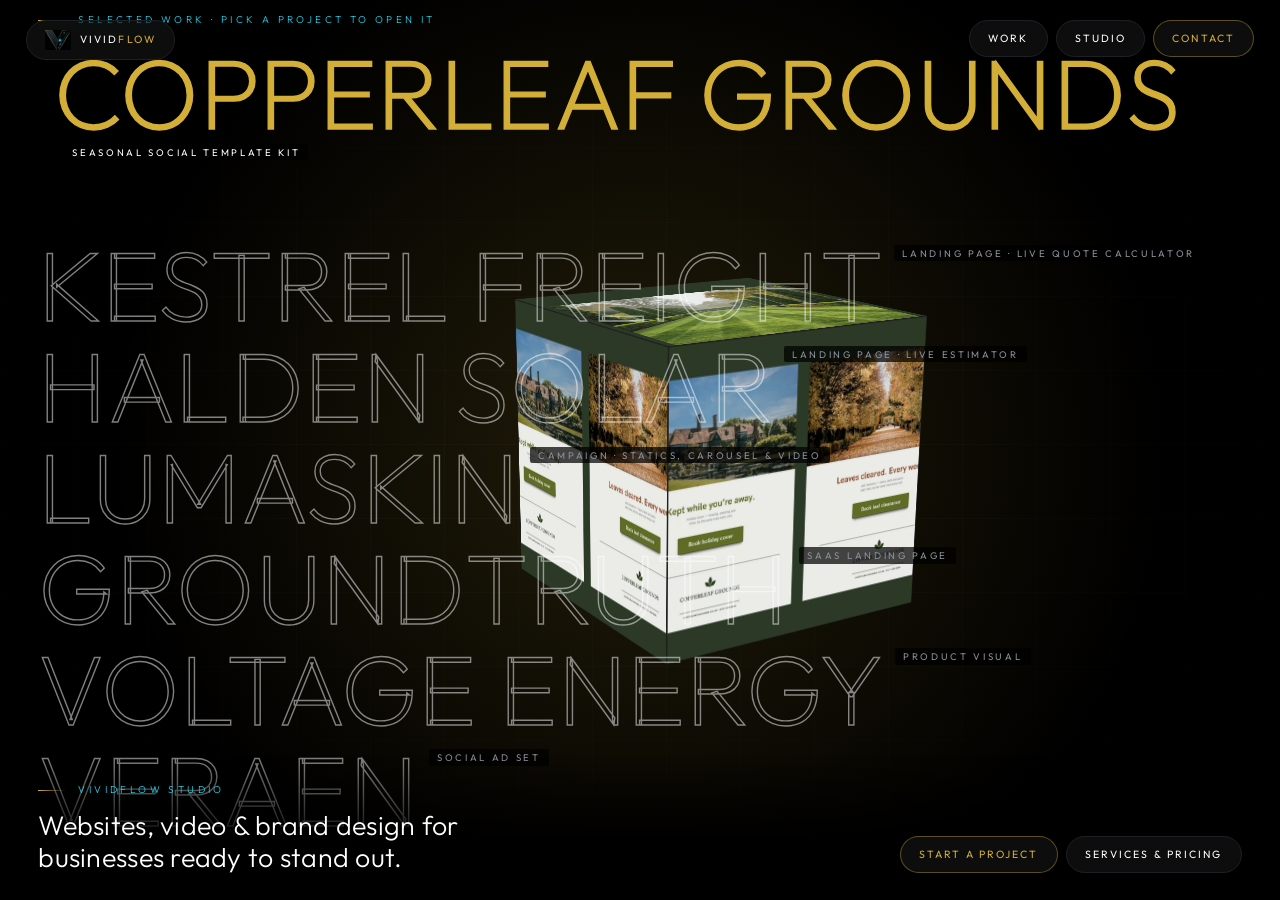
==== index.html @ 04f27269 "Add Copperleaf Grounds case study Seasonal Canva template kit - 12 templates across four seasons. Ad" ====
<!DOCTYPE html>
<html lang="en">
<head>
<meta charset="utf-8">
<meta name="viewport" content="width=device-width, initial-scale=1">
<title>VividFlow Studio — Design, Development &amp; Digital Growth</title>
<meta name="description" content="A creative studio building high-impact websites, video content, and brand design for businesses ready to stand out. Design. Development. Digital growth.">
<meta property="og:title" content="VividFlow Studio — Image Ads, Video Ads &amp; Website Development">
<meta property="og:description" content="Discover how VividFlow Studio helps brands worldwide grow with compelling image ads, engaging video ads, and robust website development.">
<meta property="og:type" content="website">
<meta property="og:image" content="assets/img/logo-lockup.webp">
<meta name="theme-color" content="#000000">
<link rel="icon" href="assets/img/logo-mark.webp">
<link rel="preconnect" href="https://fonts.googleapis.com">
<link rel="preconnect" href="https://fonts.gstatic.com" crossorigin>
<link rel="stylesheet" href="assets/css/style.css">
<script>document.documentElement.classList.add('js');</script>
</head>
<body>

<a class="skip" href="#main">Skip to content</a>

<!-- ══ BOOT ═══════════════════════════════════════════════
     The bar tracks real image decode, not a timer. -->
<div class="boot" id="boot" aria-hidden="true">
  <div class="boot__bar"><i id="bootFill"></i></div>
</div>

<!-- ══ HUD ════════════════════════════════════════════════ -->
<header class="hud" id="hud">
  <div class="hud__side hud__side--l">
    <a class="pill pill--brand" href="#/" data-nav>
      <img src="assets/img/logo-mark.webp" alt="" width="256" height="198">
      <span>Vivid<i>Flow</i></span>
    </a>
    <a class="pill pill--ctx" href="#/" id="btnReturn" data-nav>/ Return</a>
    <a class="pill pill--ctx" href="#/" id="btnNext" data-nav>Next &rarr;</a>
  </div>
  <nav class="hud__side hud__side--r" aria-label="Primary">
    <a class="pill" href="#/" data-nav>Work</a>
    <a class="pill" href="#/studio" data-nav>Studio</a>
    <a class="pill pill--go" href="#/contact" data-nav>Contact</a>
  </nav>
</header>

<main id="main">

<!-- ══ VIEW: HOME ═════════════════════════════════════════ -->
<section class="view view--stage" id="view-home" data-view="home" aria-label="Selected work">
  <div class="stage" id="stage">

    <div class="stage__glow" aria-hidden="true"></div>
    <div class="stage__grid" aria-hidden="true"></div>

    <!-- Rotating media cube. Faces are built by JS from each case's data-faces. -->
    <div class="scene" id="scene" aria-hidden="true">
      <div class="cube" id="cube"></div>
    </div>

    <!-- Selected work: oversized outlined index, layered over the cube.
         Each name carries a plain caption saying what the project is. -->
    <div class="stage__body">
      <p class="lbl stage__lbl">Selected work &middot; pick a project to open it</p>
      <ol class="index" id="index">
        <li class="index__row"><a href="#/work/copperleaf" data-project="copperleaf" data-nav>Copperleaf Grounds<small>Seasonal social template kit</small></a></li>
        <li class="index__row"><a href="#/work/kestrel" data-project="kestrel" data-nav>Kestrel Freight<small>Landing page &middot; live quote calculator</small></a></li>
        <li class="index__row"><a href="#/work/halden" data-project="halden" data-nav>Halden Solar<small>Landing page &middot; live estimator</small></a></li>
        <li class="index__row"><a href="#/work/lumaskin" data-project="lumaskin" data-nav>LumaSkin<small>Campaign &middot; statics, carousel &amp; video</small></a></li>
        <li class="index__row"><a href="#/work/groundtruth" data-project="groundtruth" data-nav>Groundtruth<small>SaaS landing page</small></a></li>
        <li class="index__row"><a href="#/work/voltage" data-project="voltage" data-nav>Voltage Energy<small>Product visual</small></a></li>
        <li class="index__row"><a href="#/work/veraen" data-project="veraen" data-nav>Veraen<small>Social ad set</small></a></li>
      </ol>
    </div>

    <!-- Plain-language intro, so a first-time visitor knows what this site is. -->
    <div class="intro">
      <div>
        <p class="lbl">VividFlow Studio</p>
        <h1 class="intro__title">Websites, video &amp; brand design for businesses ready to stand out.</h1>
      </div>
      <div class="intro__cta">
        <a class="pill pill--go" href="#/contact" data-nav>Start a project</a>
        <a class="pill" href="#/studio" data-nav>Services &amp; pricing</a>
      </div>
    </div>
  </div>
</section>

<!-- ══ VIEW: WORK CASES ═══════════════════════════════════ -->
<section class="view view--case" id="view-copperleaf" data-view="work" data-slug="copperleaf"
         data-accent="gold"
         data-faces="assets/img/copperleaf-1.webp,assets/img/copperleaf-2.webp,assets/img/copperleaf-3.webp"
         aria-labelledby="t-copperleaf">
  <div class="case">
    <div class="case__media">
      <figure><img src="assets/img/copperleaf-1.webp" alt="Four Copperleaf Grounds seasonal ads side by side &mdash; spring, summer, autumn and winter on one layout" width="1200" height="430" loading="lazy"></figure>
      <figure><img src="assets/img/copperleaf-2.webp" alt="Copperleaf Grounds spring story template &mdash; full-width lawn photo with headline, detail line and one button" width="770" height="1600" loading="lazy"></figure>
      <figure><img src="assets/img/copperleaf-3.webp" alt="One Copperleaf campaign in three sizes &mdash; 4:5 feed ad, square post and 9:16 story" width="1200" height="750" loading="lazy"></figure>
    </div>
    <div class="case__info">
      <h2 class="case__title" id="t-copperleaf">Copperleaf Grounds</h2>
      <p class="case__kind">[2026] Concept / Editable seasonal template kit</p>

      <div class="fld"><p class="lbl">Discipline</p><p>Graphic design &middot; social ad creative &middot; template systems</p></div>
      <div class="fld"><p class="lbl">Status</p><p>Concept brand &mdash; not a trading business, no booking can be made</p></div>
      <div class="fld"><p class="lbl">About</p><p>Small service businesses don&rsquo;t want a designer every week; they want templates that stay on-brand when they edit them. Copperleaf is a concept UK grounds-maintenance firm, and this is a year of social ads its owner can run himself. One master layout &mdash; photo, a single headline, one line of detail, one button &mdash; rolled into four seasonal campaigns: a spring lawn reset, summer holiday cover, autumn leaf clearance and winter gritting. Each season carries its own photograph and a headline colour that reads as the weather, while the layout, type and button stay identical.</p></div>
      <div class="fld"><p class="lbl">Kit</p><p>12 editable templates &mdash; four seasons &times; 4:5 feed ad, square post and 9:16 story, with story text clear of the interface</p></div>
      <div class="fld"><p class="lbl">Built in</p><p>Canva, free plan &mdash; handed over as editable files plus PNG exports</p></div>
      <div class="fld"><p class="lbl">Photography</p><p>Unsplash (Jemima Whyles, Ashkan) and Canva</p></div>
    </div>
  </div>
</section>

<section class="view view--case" id="view-kestrel" data-view="work" data-slug="kestrel"
         data-accent="gold"
         data-faces="assets/img/kestrel-1.webp,assets/img/kestrel-2.webp,assets/img/kestrel-3.webp"
         aria-labelledby="t-kestrel">
  <div class="case">
    <div class="case__media">
      <figure><img src="assets/img/kestrel-1.webp" alt="Kestrel Freight hero &mdash; &ldquo;The price is on the page&rdquo; beside a live pallet quote calculator" width="1200" height="750" loading="lazy"></figure>
      <figure><img src="assets/img/kestrel-2.webp" alt="Kestrel Freight quote calculator on a phone &mdash; pallet class, distance and service assembling an itemised total" width="770" height="1600" loading="lazy"></figure>
      <figure><img src="assets/img/kestrel-3.webp" alt="Kestrel Freight pallet class table &mdash; weight and height limits for every class" width="1200" height="750" loading="lazy"></figure>
    </div>
    <div class="case__info">
      <h2 class="case__title" id="t-kestrel">Kestrel Freight</h2>
      <p class="case__kind">[2026] Concept / Pricing-led landing page</p>

      <div class="fld"><p class="lbl">Discipline</p><p>Web design &amp; development</p></div>
      <div class="fld"><p class="lbl">Status</p><p>Concept brand &mdash; not a trading business, no booking can be made</p></div>
      <div class="fld"><p class="lbl">About</p><p>Every UK pallet carrier hides its pricing behind a quote form and a callback, so comparing three of them takes two days. Kestrel puts the number on the page: pick a pallet class, a distance band and a service tier, and the price assembles itself line by line &mdash; base, distance, service, access surcharges, fuel &mdash; with the transit estimate moving alongside. Every charge the industry applies is disclosed before booking rather than discovered on the invoice.</p></div>
      <div class="fld"><p class="lbl">Page</p><p>Live quote calculator, pallet class table, surcharge list, FAQ</p></div>
      <div class="fld"><p class="lbl">Built in</p><p>Hand-coded HTML, CSS &amp; JavaScript, deployed on Vercel</p></div>
      <div class="fld"><p class="lbl">Tested</p><p>320px to 1920px</p></div>
    </div>
  </div>
</section>

<section class="view view--case" id="view-halden" data-view="work" data-slug="halden"
         data-accent="gold"
         data-faces="assets/img/halden-1.webp,assets/img/halden-2.webp,assets/img/halden-3.webp"
         aria-labelledby="t-halden">
  <div class="case">
    <div class="case__media">
      <figure><img src="assets/img/halden-1.webp" alt="Halden Solar hero — &ldquo;Your roof is already collecting the sunlight&rdquo; beside a live savings estimator" width="1200" height="750" loading="lazy"></figure>
      <figure><img src="assets/img/halden-2.webp" alt="Halden Solar estimator on a phone — system size, annual yield, yearly saving and payback" width="770" height="1600" loading="lazy"></figure>
      <figure><img src="assets/img/halden-3.webp" alt="Halden Solar proof band — median annual yield, self-consumption, bill reduction and payback" width="1200" height="750" loading="lazy"></figure>
    </div>
    <div class="case__info">
      <h2 class="case__title" id="t-halden">Halden Solar</h2>
      <p class="case__kind">[2026] Concept / Quote-capture landing page</p>

      <div class="fld"><p class="lbl">Discipline</p><p>Web design &amp; development</p></div>
      <div class="fld"><p class="lbl">Status</p><p>Concept brand &mdash; not a real company, the form collects nothing</p></div>
      <div class="fld"><p class="lbl">About</p><p>A landing page for a concept Yorkshire solar installer. It answers the buyer&rsquo;s real question &mdash; what would my roof make? &mdash; before asking for anything: roof area and aspect go in, system size, annual yield, yearly saving and payback come out, with the modelling assumptions printed on screen so the maths can be audited.</p></div>
      <div class="fld"><p class="lbl">Page</p><p>Estimator, proof, process, pricing, objections</p></div>
      <div class="fld"><p class="lbl">Built in</p><p>Hand-coded HTML, CSS &amp; JavaScript &mdash; no page builder</p></div>
      <div class="fld"><p class="lbl">Tested</p><p>320px to 1920px</p></div>
    </div>
  </div>
</section>

<section class="view view--case" id="view-lumaskin" data-view="work" data-slug="lumaskin"
         data-accent="cyan"
         data-faces="assets/img/lumaskin-1.webp,assets/img/lumaskin-2.webp,assets/img/lumaskin-3.webp"
         aria-labelledby="t-lumaskin">
  <div class="case">
    <div class="case__media">
      <figure><img src="assets/img/lumaskin-1.webp" alt="LumaSkin vitamin C serum static ad" width="900" height="900" loading="lazy"></figure>
      <figure><img src="assets/img/lumaskin-2.webp" alt="LumaSkin vitamin C serum static ad, second angle" width="900" height="900" loading="lazy"></figure>
      <figure><img src="assets/img/lumaskin-3.webp" alt="LumaSkin carousel card one" width="900" height="900" loading="lazy"></figure>
    </div>
    <div class="case__info">
      <h2 class="case__title" id="t-lumaskin">LumaSkin</h2>
      <p class="case__kind">[2026] Concept / Full campaign</p>

      <div class="fld"><p class="lbl">Discipline</p><p>Graphic &amp; brand design, video</p></div>
      <div class="fld"><p class="lbl">Status</p><p>Concept brand &mdash; a design exercise, nothing is for sale</p></div>
      <div class="fld"><p class="lbl">About</p><p>A vitamin C serum campaign built end to end from one locked product reference: brief, research, strategy, copy, design, production, then a two-pass creative QA before anything was called final. The bottle is the same bottle in every asset, still and moving.</p></div>
      <div class="fld"><p class="lbl">Deliverables</p><p>Four 1:1 statics, a four-card carousel, and a 15s vertical video</p></div>
      <div class="fld"><p class="lbl">Method</p><p>Locked reference, claim-tagged copy, QA gate before delivery</p></div>
    </div>
  </div>
</section>

<section class="view view--case" id="view-groundtruth" data-view="work" data-slug="groundtruth"
         data-accent="gold"
         data-faces="assets/img/groundtruth-1.webp,assets/img/groundtruth-2.webp,assets/img/groundtruth-3.webp,assets/img/groundtruth-4.webp"
         aria-labelledby="t-groundtruth">
  <div class="case">
    <div class="case__media">
      <figure><img src="assets/img/groundtruth-1.webp" alt="Groundtruth hero — “Know which labels you can actually trust.” above a batch dashboard with agreement scores" width="1200" height="958" loading="lazy"></figure>
      <figure><img src="assets/img/groundtruth-2.webp" alt="Groundtruth problem section with three key figures and an impact-sorted review queue" width="1200" height="917" loading="lazy"></figure>
      <figure><img src="assets/img/groundtruth-3.webp" alt="Groundtruth pipeline section — annotate, score, route, ship — with an agreement-by-class drift chart" width="1200" height="1025" loading="lazy"></figure>
      <figure><img src="assets/img/groundtruth-4.webp" alt="Groundtruth pricing — Starter, Team and Enterprise tiers" width="1200" height="750" loading="lazy"></figure>
    </div>
    <div class="case__info">
      <h2 class="case__title" id="t-groundtruth">Groundtruth</h2>
      <p class="case__kind">[2026] Concept / SaaS landing page</p>

      <div class="fld"><p class="lbl">Discipline</p><p>Web design &amp; development</p></div>
      <div class="fld"><p class="lbl">Status</p><p>Concept product &mdash; a design exercise, nothing is for sale</p></div>
      <div class="fld"><p class="lbl">About</p><p>A landing page for Groundtruth, a concept label-quality platform for AI teams. It scores annotator agreement, ranks the labels worth a human review, and tracks quality drift before it reaches training.</p></div>
      <div class="fld"><p class="lbl">Page</p><p>Problem, product, pipeline fit, pricing</p></div>
      <div class="fld"><p class="lbl">Built in</p><p>Webflow</p></div>
      <div class="fld"><p class="lbl">Visit</p>
        <p><a class="lnk" href="https://getgroundtruth.webflow.io" target="_blank" rel="noopener">[ View project &nearr; ]</a></p>
      </div>
    </div>
  </div>
</section>

<section class="view view--case" id="view-voltage" data-view="work" data-slug="voltage"
         data-accent="gold" data-faces="assets/img/voltage-energy.webp" aria-labelledby="t-voltage">
  <div class="case">
    <div class="case__media">
      <figure><img src="assets/img/voltage-energy.webp" alt="Voltage energy drink can product render with gold liquid splash on a black background" width="1200" height="675" loading="lazy"></figure>
    </div>
    <div class="case__info">
      <h2 class="case__title" id="t-voltage">Voltage Energy</h2>
      <p class="case__kind">[2026] Concept / Product visual</p>

      <div class="fld"><p class="lbl">Discipline</p><p>Graphic &amp; brand design</p></div>
      <div class="fld"><p class="lbl">Status</p><p>Concept</p></div>
      <div class="fld"><p class="lbl">About</p><p>Energy drink can product render with gold liquid splash.</p></div>
    </div>
  </div>
</section>

<section class="view view--case" id="view-veraen" data-view="work" data-slug="veraen" data-accent="cyan"
         data-faces="assets/img/campaign-1.webp,assets/img/campaign-2.webp,assets/img/campaign-3.webp,assets/img/campaign-4.webp,assets/img/campaign-5.webp"
         aria-labelledby="t-veraen">
  <div class="case">
    <div class="case__media">
      <figure><img src="assets/img/campaign-2.webp" alt="Veraen Barrier 01 serum ad — “Keep the good in”" width="620" height="774" loading="lazy"></figure>
      <figure><img src="assets/img/campaign-3.webp" alt="Veraen Barrier 01 ad — three ingredients, one stronger barrier" width="620" height="774" loading="lazy"></figure>
      <figure><img src="assets/img/campaign-1.webp" alt="Veraen Barrier 01 social frame" width="620" height="930" loading="lazy"></figure>
      <figure><img src="assets/img/campaign-4.webp" alt="Veraen Barrier 01 social frame" width="620" height="774" loading="lazy"></figure>
      <figure><img src="assets/img/campaign-5.webp" alt="Veraen Barrier 01 ad — “Skin, at ease”" width="620" height="774" loading="lazy"></figure>
    </div>
    <div class="case__info">
      <h2 class="case__title" id="t-veraen">Veraen</h2>
      <p class="case__kind">[2026] Concept / Social creative</p>

      <div class="fld"><p class="lbl">Discipline</p><p>Graphic &amp; brand design</p></div>
      <div class="fld"><p class="lbl">Status</p><p>Concept</p></div>
      <div class="fld"><p class="lbl">About</p><p>&ldquo;Barrier 01&rdquo; &mdash; five matched social frames built to a single locked reference, so product, light and type hold across the whole set.</p></div>
      <div class="fld"><p class="lbl">Deliverables</p><p>Five social frames</p></div>
    </div>
  </div>
</section>


<!-- ══ VIEW: STUDIO ═══════════════════════════════════════ -->
<section class="view view--scroll" id="view-studio" data-view="studio" aria-labelledby="t-studio">
  <div class="wrap doc">

    <header class="doc__head">
      <p class="lbl">What we do</p>
      <h2 id="t-studio">Three disciplines.<br>One flow.</h2>
    </header>

    <div class="grid3">
      <article class="card">
        <span class="card-n">01</span>
        <h3>Web Design &amp; Development</h3>
        <p>Landing pages and full sites built to convert &mdash; not just to look good.</p>
        <ul><li>Landing pages</li><li>Business &amp; portfolio sites</li><li>Webflow build &amp; CMS</li><li>Responsive design</li></ul>
        <span class="price">From $300</span>
      </article>
      <article class="card">
        <span class="card-n">02</span>
        <h3>Video Content</h3>
        <p>Motion that stops the scroll &mdash; ads, promos, and social-first edits.</p>
        <ul><li>Product &amp; brand promos</li><li>Social reels</li><li>Scripting</li><li>Editing &amp; motion graphics</li></ul>
        <span class="price">From $200</span>
      </article>
      <article class="card">
        <span class="card-n">03</span>
        <h3>Graphic &amp; Brand Design</h3>
        <p>Visual identity and ad creative that makes brands unmistakable.</p>
        <ul><li>Brand identity</li><li>Social &amp; display ads</li><li>Packaging</li><li>Design systems</li></ul>
        <span class="price">From $100</span>
      </article>
    </div>

    <header class="doc__head doc__head--mid">
      <p class="lbl">Process</p>
      <h2>From brief to launch.</h2>
    </header>

    <ol class="steps">
      <li class="step"><span class="step-n">01</span><h3>Discover</h3>
        <p>What the business does, who buys from it, and what has to be true by launch day.</p></li>
      <li class="step"><span class="step-n">02</span><h3>Design</h3>
        <p>Direction, layout and visual system &mdash; approved before anything gets built.</p></li>
      <li class="step"><span class="step-n">03</span><h3>Build</h3>
        <p>Production in parallel across web, video and graphics. Drafts as they land, not at the end.</p></li>
      <li class="step"><span class="step-n">04</span><h3>Launch</h3>
        <p>Checked, shipped and handed over &mdash; with the files you need to keep going.</p></li>
    </ol>
  </div>
</section>

<!-- ══ VIEW: CONTACT ══════════════════════════════════════ -->
<section class="view view--scroll" id="view-contact" data-view="contact" aria-labelledby="t-contact">
  <div class="wrap doc doc--center">
    <p class="lbl">Get in touch</p>
    <h2 id="t-contact">Let&rsquo;s build something<br>worth flowing toward.</h2>
    <p class="doc__lede">Tell me about the project &mdash; what it is, when you need it, and the one thing that has to land.</p>
    <a class="pill pill--go pill--lg" href="mailto:bibhu342@gmail.com?subject=Project%20enquiry%20%E2%80%94%20VividFlow%20Studio">bibhu342@gmail.com</a>
    <p class="doc__fine">&copy; <span id="yr">2026</span> VividFlow Studio &mdash; Bibhudendu Behera, Founder</p>
  </div>
</section>

</main>

<script src="assets/js/main.js"></script>
</body>
</html>
---- assets/css/style.css ----
/* ============================================================
   VividFlow Studio
   Palette taken from the logo: gold #D4AF37, cyan #22D3EE, ink black.

   Layout is a view switcher, not a scrolling page:
     home    a fixed stage — outlined project index over a rotating media cube
     work    a case view — media column left, sticky spec panel right
     studio  services + process
     contact
   Without JS every view stacks into one long document. Nothing is hidden
   behind script.
   ============================================================ */

@import url('https://fonts.googleapis.com/css2?family=Outfit:wght@200;300;400;500;600;700&display=swap');

:root{
  /* Pure black so the logo's own background disappears into the page —
     at #040404 the artwork showed a faint rectangular seam. */
  --blk:#000000;
  --chr:#0C0E12;
  --srf:#111419;
  --line:#1C2027;
  --gold:#D4AF37;
  --gold2:#F0D879;
  --cyan:#22D3EE;
  --wht:#FFFFFF;
  --gry:#8B9099;
  --dim:#5C626C;

  /* Active accent. Gold leads, cyan supports — no third hue. */
  --acc:var(--gold);
  --acc-lo:rgba(212,175,55,.4);

  --wrap:1400px;
  --gut:6vw;
  --hud:clamp(56px,7vw,84px);   /* vertical space the HUD reserves */
  --ease:cubic-bezier(.2,.7,.2,1);
}

[data-accent="cyan"],
.stage[data-acc="cyan"]{ --acc:var(--cyan); --acc-lo:rgba(34,211,238,.4); }
[data-accent="gold"],
.stage[data-acc="gold"]{ --acc:var(--gold); --acc-lo:rgba(212,175,55,.4); }

*,*::before,*::after{ box-sizing:border-box; }
html{ -webkit-text-size-adjust:100%; }

body{
  margin:0; background:var(--blk); color:var(--wht);
  font-family:'Outfit',system-ui,sans-serif; font-weight:300;
  line-height:1.65; overflow-x:hidden; -webkit-font-smoothing:antialiased;
}
body.is-locked{ overflow:hidden; }        /* home stage does not scroll */

img{ max-width:100%; display:block; }
a{ color:inherit; text-decoration:none; }
h1,h2,h3{ margin:0; font-weight:300; letter-spacing:.02em; line-height:1.02; text-transform:uppercase; }
p{ margin:0; color:var(--gry); }
ol,ul{ list-style:none; margin:0; padding:0; }

.wrap{ width:100%; max-width:var(--wrap); margin-inline:auto; padding-inline:var(--gut); }
::selection{ background:var(--gold); color:var(--blk); }
:focus-visible{ outline:2px solid var(--cyan); outline-offset:3px; }

.skip{ position:fixed; left:-9999px; top:0; z-index:300; background:var(--gold); color:var(--blk); padding:12px 18px; font-weight:500; }
.skip:focus{ left:0; }

/* ── label ─────────────────────────────────────────── */
.lbl{
  display:flex; align-items:center; gap:12px;
  font-size:10px; letter-spacing:.34em; text-transform:uppercase;
  color:var(--cyan); margin:0 0 26px;
}
.lbl::before{ content:""; width:28px; height:1px; background:linear-gradient(90deg,var(--gold),transparent); flex:none; }

/* ── boot ──────────────────────────────────────────────
   Bar width tracks decoded images. Removed from the flow once done. */
.boot{
  position:fixed; inset:0; z-index:250; background:var(--blk);
  display:grid; place-items:center;
  transition:opacity .6s var(--ease), visibility .6s;
  /* Safety net: clears itself even if the script never runs. */
  animation:bootOut .5s var(--ease) 3s forwards;
}
.boot.is-done{ opacity:0; visibility:hidden; }
@keyframes bootOut{ to{ opacity:0; visibility:hidden; } }
html:not(.js) .boot{ display:none; }
.boot__bar{ width:min(180px,44vw); height:9px; border:1px solid rgba(212,175,55,.45); }
.boot__bar i{ display:block; height:100%; width:0; background:var(--gold); transition:width .3s linear; }

/* ── HUD ───────────────────────────────────────────────
   Two pill clusters, fixed. Left cluster swaps brand ⇄ return/next. */
.hud{
  position:fixed; inset:0 0 auto 0; z-index:120;
  display:flex; align-items:flex-start; justify-content:space-between; gap:12px;
  padding:clamp(12px,1.6vw,20px) clamp(12px,2.4vw,26px);
  pointer-events:none;
}
.hud__side{ display:flex; gap:8px; flex-wrap:wrap; pointer-events:auto; }
.hud__side--r{ justify-content:flex-end; }

.pill{
  display:inline-flex; align-items:center; gap:9px;
  padding:9px 18px; border-radius:999px;
  background:rgba(255,255,255,.05); border:1px solid var(--line);
  backdrop-filter:blur(14px); -webkit-backdrop-filter:blur(14px);
  color:var(--wht); font-size:.66rem; letter-spacing:.2em; text-transform:uppercase;
  font-weight:400; white-space:nowrap; cursor:pointer;
  transition:background .3s var(--ease), border-color .3s var(--ease), color .3s var(--ease);
}
.pill:hover{ background:rgba(255,255,255,.1); border-color:var(--acc-lo); color:var(--acc); }
.pill--go{ border-color:var(--acc-lo); color:var(--acc); }
.pill--go:hover{ background:rgba(212,175,55,.12); }
.pill--brand img{ height:20px; width:auto; }
.pill--brand span i{ font-style:normal; color:var(--gold); }
.pill--lg{ padding:16px 34px; font-size:.72rem; }

/* Return / Next only exist inside a case view. */
.pill--ctx{ display:none; }
body[data-view="work"] .pill--ctx{ display:inline-flex; }
body[data-view="work"] .pill--brand{ display:none; }

/* Phones: the HUD has to stay one row, or it wraps down over the content. */
@media (max-width:560px){
  .hud{ gap:8px; }
  .hud__side{ gap:6px; }
  .pill{ padding:7px 12px; gap:6px; font-size:.58rem; letter-spacing:.14em; }
  .pill--lg{ padding:14px 26px; font-size:.66rem; letter-spacing:.18em; }
  .pill--brand span{ display:none; }
  .pill--brand img{ height:18px; }
  /* Inside a case, Return already goes back to the index — drop the duplicate. */
  body[data-view="work"] .hud__side--r a[href="#/"]{ display:none; }
}

/* ── view switcher ─────────────────────────────────────
   JS shows one at a time. No JS: all of them, stacked. */
.js .view{ display:none; }
.js .view.is-on{ display:block; animation:viewIn .6s var(--ease) both; }
@keyframes viewIn{ from{ opacity:0; transform:translateY(18px); } to{ opacity:1; transform:none; } }
html:not(.js) .view--stage{ display:none; }

/* ══════════════════════════════════════════════════════
   HOME STAGE
   ══════════════════════════════════════════════════════ */
.stage{
  position:relative; height:100svh; min-height:560px; overflow:hidden; isolation:isolate;
  display:flex; flex-direction:column;
  touch-action:none;             /* the stage never scrolls — drag spins the cube */
}
.stage__glow{
  position:absolute; z-index:-2; top:50%; left:50%; translate:-50% -50%;
  width:min(1200px,150vw); aspect-ratio:1;
  background:radial-gradient(circle,rgba(212,175,55,.16),transparent 62%);
  background:radial-gradient(circle,color-mix(in srgb,var(--acc) 16%,transparent),transparent 62%);
  transition:background .9s var(--ease);
}
.stage__grid{
  position:absolute; inset:0; z-index:-3; opacity:.45;
  background-image:linear-gradient(rgba(255,255,255,.05) 1px,transparent 1px),
                   linear-gradient(90deg,rgba(255,255,255,.05) 1px,transparent 1px);
  background-size:74px 74px;
  -webkit-mask-image:radial-gradient(ellipse 85% 70% at 50% 50%,#000 12%,transparent 78%);
          mask-image:radial-gradient(ellipse 85% 70% at 50% 50%,#000 12%,transparent 78%);
}

/* ── the cube ──────────────────────────────────────────
   CSS 3D. --rx/--ry are written by JS each frame, so the idle spin and
   pointer drag share one transform. No library. */
.scene{
  position:absolute; inset:0; z-index:-1;
  display:grid; place-items:center;
  perspective:1400px;
  touch-action:none;
}
.cube{
  --cs:clamp(210px,32vmin,400px);
  --rx:-16deg; --ry:28deg;
  position:relative; width:var(--cs); height:var(--cs);
  transform-style:preserve-3d;
  /* Nudged off-centre to the right, away from the outlined index text. */
  transform:translateX(8vmin) rotateX(var(--rx)) rotateY(var(--ry));
}
.cube__face{
  position:absolute; inset:0; overflow:hidden;
  background:var(--chr);
  border:1px solid rgba(255,255,255,.09);
  box-shadow:inset 0 0 60px rgba(0,0,0,.55);
  display:grid; place-items:center;
  backface-visibility:hidden;
}
.cube__face img{ width:100%; height:100%; object-fit:cover; opacity:.92; }

/* Faces for a project with no imagery yet: typographic, not a fake mockup. */
.cube__face--type{
  background:
    linear-gradient(150deg,#0E1218,#07080A),
    linear-gradient(rgba(34,211,238,.06) 1px,transparent 1px);
  background-size:cover,34px 34px;
  padding:14px; text-align:center;
}
.cube__face--type span{
  font-size:clamp(9px,1.5vmin,12px); letter-spacing:.3em; text-transform:uppercase;
  color:var(--acc); line-height:1.7;
}
.cube__face--f{ transform:translateZ(calc(var(--cs) / 2)); }
.cube__face--b{ transform:rotateY(180deg) translateZ(calc(var(--cs) / 2)); }
.cube__face--r{ transform:rotateY(90deg)  translateZ(calc(var(--cs) / 2)); }
.cube__face--l{ transform:rotateY(-90deg) translateZ(calc(var(--cs) / 2)); }
.cube__face--u{ transform:rotateX(90deg)  translateZ(calc(var(--cs) / 2)); }
.cube__face--d{ transform:rotateX(-90deg) translateZ(calc(var(--cs) / 2)); }

/* ── outlined project index ────────────────────────────
   Sits above the cube. Only the words take the pointer, so the empty
   space around them still drags the cube. */
.stage__body{
  position:relative; z-index:2; flex:1 1 auto; min-height:0;
  display:flex; flex-direction:column; justify-content:center;
  padding:calc(var(--hud) + 8px) clamp(12px,3vw,40px) 0;
  pointer-events:none;
}
.stage__lbl{ margin-bottom:clamp(12px,2vh,22px); }
.index{ display:grid; gap:clamp(2px,1.1vh,18px); pointer-events:none; }
.index__row{ line-height:.92; }
.index__row a{
  pointer-events:auto;
  display:inline-block; max-width:100%;
  font-size:clamp(30px,min(8.8vw,11vh),128px);
  font-weight:200; letter-spacing:.005em; text-transform:uppercase;
  color:transparent;
  -webkit-text-stroke:clamp(1px,.11vw,2px) rgba(255,255,255,.5);
  transition:color .45s var(--ease), -webkit-text-stroke-color .45s var(--ease), transform .45s var(--ease);
}
/* What each project is, in plain words, beside its name. */
.index__row small{
  display:inline-block; vertical-align:top; margin:.6em 0 0 1.1em;
  font-size:clamp(9px,.75vw,11px); font-weight:400; letter-spacing:.28em;
  color:var(--gry); -webkit-text-stroke:0; transition:color .45s var(--ease);
  /* Dark backing so the caption stays legible over a bright cube face. */
  background:rgba(0,0,0,.72); padding:4px 8px; border-radius:2px;
}
.index__row a:hover small,
.index__row a:focus-visible small,
.index__row a.is-active small{ color:var(--wht); }

/* Narrow screens: the longest name has to fit the gutter, not run past it. */
@media (max-width:760px){
  .stage__body{ padding-inline:14px; }
  .index{ gap:clamp(4px,1.2vh,14px); }
  .index__row a{ font-size:clamp(26px,8.3vw,60px); }
  .index__row small{ display:block; margin:4px 0 0; }
}
/* Browsers without text-stroke get a dim fill instead of invisible text. */
@supports not (-webkit-text-stroke:1px #000){
  .index__row a{ color:rgba(255,255,255,.28); }
}
.index__row a:hover,
.index__row a:focus-visible,
.index__row a.is-active{
  color:var(--acc);
  -webkit-text-stroke-color:var(--acc);
  transform:translateX(clamp(6px,1.2vw,20px));
}

/* ── plain-language intro ──────────────────────────────
   The index alone doesn't say what the studio does. This does. */
.intro{
  position:relative; z-index:3;
  display:flex; flex-wrap:wrap; align-items:flex-end; justify-content:space-between; gap:16px 32px;
  padding:clamp(18px,3vh,32px) clamp(12px,3vw,40px) clamp(16px,3vh,30px);
  background:linear-gradient(to top,var(--blk) 35%,transparent);
}
.intro .lbl{ margin-bottom:10px; }
.intro__title{
  font-size:clamp(18px,2.1vw,30px); font-weight:300; line-height:1.2;
  max-width:26ch; text-transform:none; letter-spacing:.01em;
}
.intro__cta{ display:flex; flex-wrap:wrap; gap:8px; }

/* ══════════════════════════════════════════════════════
   CASE VIEW
   ══════════════════════════════════════════════════════ */
.view--case{ background:var(--blk); }
.case{
  display:grid; grid-template-columns:1fr; gap:clamp(30px,4vw,56px);
  padding:calc(var(--hud) + 20px) clamp(14px,3vw,34px) clamp(60px,9vw,120px);
  max-width:1700px; margin-inline:auto;
}
@media (min-width:960px){
  .case{ grid-template-columns:minmax(0,1.45fr) minmax(300px,.55fr); }
}

.case__media{ display:grid; gap:clamp(10px,1.4vw,18px); min-width:0; align-content:start; }
/* Never stretch a lone frame to match the spec column beside it. */
.case__media figure{ margin:0; border:1px solid var(--line); overflow:hidden; background:var(--chr); align-self:start; }
.case__media img{ width:100%; height:auto; }

.ph{ position:relative; display:grid; place-items:center; border:1px solid var(--line); background:linear-gradient(150deg,#0E1218,#070809); }
.ph--tall{ aspect-ratio:16/10; }
.ph span{ position:relative; font-size:10px; letter-spacing:.3em; text-transform:uppercase; color:var(--dim); text-align:center; padding:0 20px; }
.ph::before{
  content:""; position:absolute; inset:0;
  background-image:linear-gradient(rgba(34,211,238,.06) 1px,transparent 1px),
                   linear-gradient(90deg,rgba(34,211,238,.06) 1px,transparent 1px);
  background-size:34px 34px;
}

.case__info{ align-self:start; container-type:inline-size; }
@media (min-width:960px){
  .case__info{ position:sticky; top:calc(var(--hud) + 24px); }
}
.case__title{
  /* Sized against its own column, not the viewport — a long name like
     GROUNDTRUTH ran past the panel when the column was narrow. */
  font-size:clamp(26px,3.8vw,60px);
  font-size:clamp(26px,11.5cqi,64px);
  font-weight:200; line-height:.95; margin-bottom:14px; overflow-wrap:break-word;
  color:transparent; -webkit-text-stroke:1px var(--acc);
}
@supports not (-webkit-text-stroke:1px #000){ .case__title{ color:var(--acc); } }
.case__kind{ font-size:10px; letter-spacing:.28em; text-transform:uppercase; color:var(--dim); margin-bottom:38px; }

.fld{ margin-bottom:28px; }
.fld .lbl{ margin-bottom:10px; }
.fld p{ font-size:14px; line-height:1.7; max-width:46ch; }
.lnk{ color:var(--acc); font-size:11px; letter-spacing:.2em; text-transform:uppercase; }
.lnk:hover{ color:var(--gold2); }

/* ══════════════════════════════════════════════════════
   STUDIO / CONTACT
   ══════════════════════════════════════════════════════ */
.doc{ padding-block:calc(var(--hud) + 40px) clamp(70px,10vw,140px); }
.doc__head{ margin-bottom:clamp(38px,5vw,64px); }
.doc__head--mid{ margin-top:clamp(70px,9vw,130px); }
.doc__head h2,.doc h2{ font-size:clamp(28px,4.6vw,54px); font-weight:200; }

.doc--center{ text-align:center; display:grid; justify-items:center; align-content:center; min-height:100svh; }
.doc--center .lbl{ justify-content:center; }
.doc__lede{ max-width:50ch; margin:22px auto 40px; font-size:clamp(15px,1.8vw,17px); }
.doc__fine{ margin-top:clamp(50px,8vw,90px); font-size:10px; letter-spacing:.16em; text-transform:uppercase; color:var(--dim); }

.grid3{ display:grid; gap:20px; grid-template-columns:repeat(auto-fit,minmax(280px,1fr)); }
.card{ background:var(--srf); border:1px solid var(--line); border-radius:3px; padding:38px 32px 32px; transition:.35s var(--ease); }
.card:hover{ border-color:rgba(212,175,55,.45); transform:translateY(-4px); }
.card-n{ font-size:10px; letter-spacing:.3em; color:var(--cyan); display:block; margin-bottom:22px; }
.card h3{ font-size:19px; font-weight:400; letter-spacing:.06em; margin-bottom:14px; }
.card p{ font-size:14.5px; margin-bottom:24px; }
.card ul{ margin:0 0 26px; padding:22px 0 0; border-top:1px solid var(--line); display:grid; gap:10px; }
.card li{ font-size:13.5px; color:var(--dim); padding-left:18px; position:relative; }
.card li::before{ content:""; position:absolute; left:0; top:.66em; width:5px; height:5px; border-radius:50%; background:var(--gold); }
.price{ font-size:11px; letter-spacing:.22em; text-transform:uppercase; color:var(--gold); }

.steps{ display:grid; gap:20px; grid-template-columns:repeat(auto-fit,minmax(210px,1fr)); }
.step{ border-top:1px solid var(--line); padding-top:24px; transition:.35s var(--ease); }
.step:hover{ border-top-color:var(--gold); }
.step-n{ font-size:10px; letter-spacing:.3em; color:var(--cyan); display:block; margin-bottom:16px; }
.step h3{ font-size:17px; font-weight:400; letter-spacing:.06em; margin-bottom:10px; }
.step p{ font-size:13.5px; }

/* ══════════════════════════════════════════════════════
   REDUCED MOTION
   Everything still works; nothing moves on its own.
   ══════════════════════════════════════════════════════ */
@media (prefers-reduced-motion:reduce){
  *,*::before,*::after{
    animation-duration:.001ms !important; animation-iteration-count:1 !important;
    transition-duration:.001ms !important; scroll-behavior:auto !important;
  }
  .js .view.is-on{ animation:none; }
  .index__row a:hover,.index__row a:focus-visible,.index__row a.is-active{ transform:none; }
  .card:hover{ transform:none; }
}
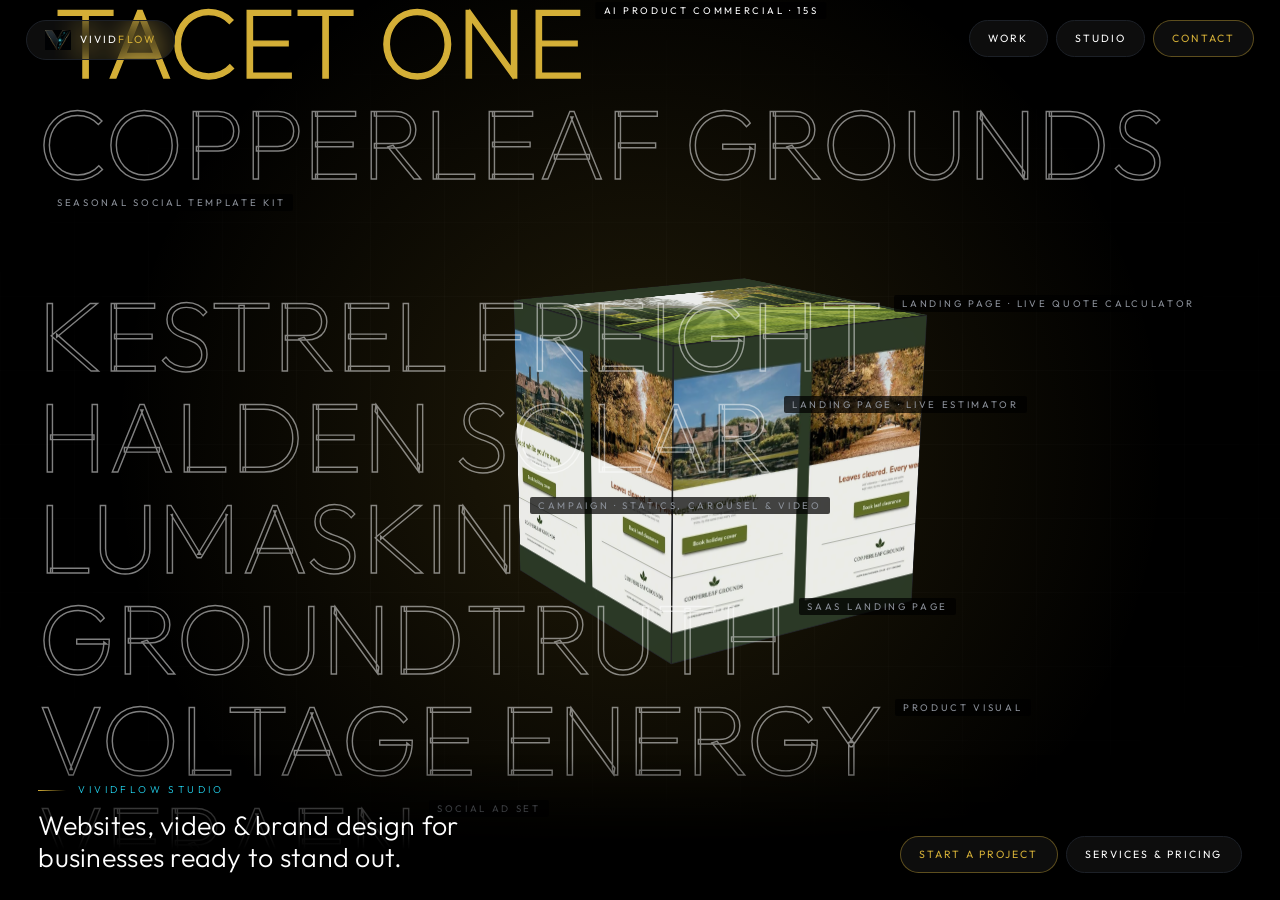
==== commit 75a28fa1: "Add TACET One case study 15s cinematic AI product commercial for a concept headphone brand. Three st" ====
--- a/index.html
+++ b/index.html
@@ -62,6 +62,7 @@
     <div class="stage__body">
       <p class="lbl stage__lbl">Selected work &middot; pick a project to open it</p>
       <ol class="index" id="index">
+        <li class="index__row"><a href="#/work/tacet" data-project="tacet" data-nav>TACET One<small>AI product commercial &middot; 15s</small></a></li>
         <li class="index__row"><a href="#/work/copperleaf" data-project="copperleaf" data-nav>Copperleaf Grounds<small>Seasonal social template kit</small></a></li>
         <li class="index__row"><a href="#/work/kestrel" data-project="kestrel" data-nav>Kestrel Freight<small>Landing page &middot; live quote calculator</small></a></li>
         <li class="index__row"><a href="#/work/halden" data-project="halden" data-nav>Halden Solar<small>Landing page &middot; live estimator</small></a></li>
@@ -107,6 +108,30 @@
       <div class="fld"><p class="lbl">Kit</p><p>12 editable templates &mdash; four seasons &times; 4:5 feed ad, square post and 9:16 story, with story text clear of the interface</p></div>
       <div class="fld"><p class="lbl">Built in</p><p>Canva, free plan &mdash; handed over as editable files plus PNG exports</p></div>
       <div class="fld"><p class="lbl">Photography</p><p>Unsplash (Jemima Whyles, Ashkan) and Canva</p></div>
+    </div>
+  </div>
+</section>
+
+<section class="view view--case" id="view-tacet" data-view="work" data-slug="tacet"
+         data-accent="gold"
+         data-faces="assets/img/tacet-1.webp,assets/img/tacet-2.webp,assets/img/tacet-3.webp"
+         aria-labelledby="t-tacet">
+  <div class="case">
+    <div class="case__media">
+      <figure><img src="assets/img/tacet-1.webp" alt="TACET One headphones lit on a black stone plinth &mdash; the reveal shot from the commercial" width="810" height="1440" loading="lazy"></figure>
+      <figure><img src="assets/img/tacet-2.webp" alt="TACET One headphones on an oak desk in golden-hour light" width="810" height="1440" loading="lazy"></figure>
+      <figure><img src="assets/img/tacet-3.webp" alt="TACET One end card &mdash; the headphones on black beneath the wordmark and the line &ldquo;Silence, made.&rdquo;" width="810" height="1440" loading="lazy"></figure>
+    </div>
+    <div class="case__info">
+      <h2 class="case__title" id="t-tacet">TACET One</h2>
+      <p class="case__kind">[2026] Concept / Cinematic AI product commercial</p>
+
+      <div class="fld"><p class="lbl">Discipline</p><p>Art direction, AI video production &amp; sound design</p></div>
+      <div class="fld"><p class="lbl">Status</p><p>Concept brand &mdash; the product does not exist and nothing is for sale</p></div>
+      <div class="fld"><p class="lbl">About</p><p>A 15-second commercial for premium noise-cancelling headphones, made without a product sample, a studio or a crew. The idea is the silence itself: six seconds of muffled city noise, then the sound cuts out, a bass note lands and dust lifts off the ear cushion. The noise-cancelling promise is carried by the sound design rather than a specification, so the film makes no claim it cannot support.</p></div>
+      <div class="fld"><p class="lbl">Keeping the product exact</p><p>One locked product reference drives every shot. The design was chosen for what the tools hold: matte finishes, because gloss drifts between frames, and no printed text on the product, because the wordmark belongs in post. Camera moves stay slow &mdash; pushes and a 20&deg; orbit &mdash; and every clip was checked frame by frame for warping.</p></div>
+      <div class="fld"><p class="lbl">Deliverables</p><p>15s in 9:16 and 1:1, original sound design, voiceover, four hero stills</p></div>
+      <div class="fld"><p class="lbl">Made with</p><p>ChatGPT Images, Kling image-to-video, ElevenLabs, edit and sound design in post</p></div>
     </div>
   </div>
 </section>
--- a/assets/css/style.css
+++ b/assets/css/style.css
@@ -1,371 +1,371 @@
-/* ============================================================
-   VividFlow Studio
-   Palette taken from the logo: gold #D4AF37, cyan #22D3EE, ink black.
-
-   Layout is a view switcher, not a scrolling page:
-     home    a fixed stage — outlined project index over a rotating media cube
-     work    a case view — media column left, sticky spec panel right
-     studio  services + process
-     contact
-   Without JS every view stacks into one long document. Nothing is hidden
-   behind script.
-   ============================================================ */
-
-@import url('https://fonts.googleapis.com/css2?family=Outfit:wght@200;300;400;500;600;700&display=swap');
-
-:root{
-  /* Pure black so the logo's own background disappears into the page —
-     at #040404 the artwork showed a faint rectangular seam. */
-  --blk:#000000;
-  --chr:#0C0E12;
-  --srf:#111419;
-  --line:#1C2027;
-  --gold:#D4AF37;
-  --gold2:#F0D879;
-  --cyan:#22D3EE;
-  --wht:#FFFFFF;
-  --gry:#8B9099;
-  --dim:#5C626C;
-
-  /* Active accent. Gold leads, cyan supports — no third hue. */
-  --acc:var(--gold);
-  --acc-lo:rgba(212,175,55,.4);
-
-  --wrap:1400px;
-  --gut:6vw;
-  --hud:clamp(56px,7vw,84px);   /* vertical space the HUD reserves */
-  --ease:cubic-bezier(.2,.7,.2,1);
-}
-
-[data-accent="cyan"],
-.stage[data-acc="cyan"]{ --acc:var(--cyan); --acc-lo:rgba(34,211,238,.4); }
-[data-accent="gold"],
-.stage[data-acc="gold"]{ --acc:var(--gold); --acc-lo:rgba(212,175,55,.4); }
-
-*,*::before,*::after{ box-sizing:border-box; }
-html{ -webkit-text-size-adjust:100%; }
-
-body{
-  margin:0; background:var(--blk); color:var(--wht);
-  font-family:'Outfit',system-ui,sans-serif; font-weight:300;
-  line-height:1.65; overflow-x:hidden; -webkit-font-smoothing:antialiased;
-}
-body.is-locked{ overflow:hidden; }        /* home stage does not scroll */
-
-img{ max-width:100%; display:block; }
-a{ color:inherit; text-decoration:none; }
-h1,h2,h3{ margin:0; font-weight:300; letter-spacing:.02em; line-height:1.02; text-transform:uppercase; }
-p{ margin:0; color:var(--gry); }
-ol,ul{ list-style:none; margin:0; padding:0; }
-
-.wrap{ width:100%; max-width:var(--wrap); margin-inline:auto; padding-inline:var(--gut); }
-::selection{ background:var(--gold); color:var(--blk); }
-:focus-visible{ outline:2px solid var(--cyan); outline-offset:3px; }
-
-.skip{ position:fixed; left:-9999px; top:0; z-index:300; background:var(--gold); color:var(--blk); padding:12px 18px; font-weight:500; }
-.skip:focus{ left:0; }
-
-/* ── label ─────────────────────────────────────────── */
-.lbl{
-  display:flex; align-items:center; gap:12px;
-  font-size:10px; letter-spacing:.34em; text-transform:uppercase;
-  color:var(--cyan); margin:0 0 26px;
-}
-.lbl::before{ content:""; width:28px; height:1px; background:linear-gradient(90deg,var(--gold),transparent); flex:none; }
-
-/* ── boot ──────────────────────────────────────────────
-   Bar width tracks decoded images. Removed from the flow once done. */
-.boot{
-  position:fixed; inset:0; z-index:250; background:var(--blk);
-  display:grid; place-items:center;
-  transition:opacity .6s var(--ease), visibility .6s;
-  /* Safety net: clears itself even if the script never runs. */
-  animation:bootOut .5s var(--ease) 3s forwards;
-}
-.boot.is-done{ opacity:0; visibility:hidden; }
-@keyframes bootOut{ to{ opacity:0; visibility:hidden; } }
-html:not(.js) .boot{ display:none; }
-.boot__bar{ width:min(180px,44vw); height:9px; border:1px solid rgba(212,175,55,.45); }
-.boot__bar i{ display:block; height:100%; width:0; background:var(--gold); transition:width .3s linear; }
-
-/* ── HUD ───────────────────────────────────────────────
-   Two pill clusters, fixed. Left cluster swaps brand ⇄ return/next. */
-.hud{
-  position:fixed; inset:0 0 auto 0; z-index:120;
-  display:flex; align-items:flex-start; justify-content:space-between; gap:12px;
-  padding:clamp(12px,1.6vw,20px) clamp(12px,2.4vw,26px);
-  pointer-events:none;
-}
-.hud__side{ display:flex; gap:8px; flex-wrap:wrap; pointer-events:auto; }
-.hud__side--r{ justify-content:flex-end; }
-
-.pill{
-  display:inline-flex; align-items:center; gap:9px;
-  padding:9px 18px; border-radius:999px;
-  background:rgba(255,255,255,.05); border:1px solid var(--line);
-  backdrop-filter:blur(14px); -webkit-backdrop-filter:blur(14px);
-  color:var(--wht); font-size:.66rem; letter-spacing:.2em; text-transform:uppercase;
-  font-weight:400; white-space:nowrap; cursor:pointer;
-  transition:background .3s var(--ease), border-color .3s var(--ease), color .3s var(--ease);
-}
-.pill:hover{ background:rgba(255,255,255,.1); border-color:var(--acc-lo); color:var(--acc); }
-.pill--go{ border-color:var(--acc-lo); color:var(--acc); }
-.pill--go:hover{ background:rgba(212,175,55,.12); }
-.pill--brand img{ height:20px; width:auto; }
-.pill--brand span i{ font-style:normal; color:var(--gold); }
-.pill--lg{ padding:16px 34px; font-size:.72rem; }
-
-/* Return / Next only exist inside a case view. */
-.pill--ctx{ display:none; }
-body[data-view="work"] .pill--ctx{ display:inline-flex; }
-body[data-view="work"] .pill--brand{ display:none; }
-
-/* Phones: the HUD has to stay one row, or it wraps down over the content. */
-@media (max-width:560px){
-  .hud{ gap:8px; }
-  .hud__side{ gap:6px; }
-  .pill{ padding:7px 12px; gap:6px; font-size:.58rem; letter-spacing:.14em; }
-  .pill--lg{ padding:14px 26px; font-size:.66rem; letter-spacing:.18em; }
-  .pill--brand span{ display:none; }
-  .pill--brand img{ height:18px; }
-  /* Inside a case, Return already goes back to the index — drop the duplicate. */
-  body[data-view="work"] .hud__side--r a[href="#/"]{ display:none; }
-}
-
-/* ── view switcher ─────────────────────────────────────
-   JS shows one at a time. No JS: all of them, stacked. */
-.js .view{ display:none; }
-.js .view.is-on{ display:block; animation:viewIn .6s var(--ease) both; }
-@keyframes viewIn{ from{ opacity:0; transform:translateY(18px); } to{ opacity:1; transform:none; } }
-html:not(.js) .view--stage{ display:none; }
-
-/* ══════════════════════════════════════════════════════
-   HOME STAGE
-   ══════════════════════════════════════════════════════ */
-.stage{
-  position:relative; height:100svh; min-height:560px; overflow:hidden; isolation:isolate;
-  display:flex; flex-direction:column;
-  touch-action:none;             /* the stage never scrolls — drag spins the cube */
-}
-.stage__glow{
-  position:absolute; z-index:-2; top:50%; left:50%; translate:-50% -50%;
-  width:min(1200px,150vw); aspect-ratio:1;
-  background:radial-gradient(circle,rgba(212,175,55,.16),transparent 62%);
-  background:radial-gradient(circle,color-mix(in srgb,var(--acc) 16%,transparent),transparent 62%);
-  transition:background .9s var(--ease);
-}
-.stage__grid{
-  position:absolute; inset:0; z-index:-3; opacity:.45;
-  background-image:linear-gradient(rgba(255,255,255,.05) 1px,transparent 1px),
-                   linear-gradient(90deg,rgba(255,255,255,.05) 1px,transparent 1px);
-  background-size:74px 74px;
-  -webkit-mask-image:radial-gradient(ellipse 85% 70% at 50% 50%,#000 12%,transparent 78%);
-          mask-image:radial-gradient(ellipse 85% 70% at 50% 50%,#000 12%,transparent 78%);
-}
-
-/* ── the cube ──────────────────────────────────────────
-   CSS 3D. --rx/--ry are written by JS each frame, so the idle spin and
-   pointer drag share one transform. No library. */
-.scene{
-  position:absolute; inset:0; z-index:-1;
-  display:grid; place-items:center;
-  perspective:1400px;
-  touch-action:none;
-}
-.cube{
-  --cs:clamp(210px,32vmin,400px);
-  --rx:-16deg; --ry:28deg;
-  position:relative; width:var(--cs); height:var(--cs);
-  transform-style:preserve-3d;
-  /* Nudged off-centre to the right, away from the outlined index text. */
-  transform:translateX(8vmin) rotateX(var(--rx)) rotateY(var(--ry));
-}
-.cube__face{
-  position:absolute; inset:0; overflow:hidden;
-  background:var(--chr);
-  border:1px solid rgba(255,255,255,.09);
-  box-shadow:inset 0 0 60px rgba(0,0,0,.55);
-  display:grid; place-items:center;
-  backface-visibility:hidden;
-}
-.cube__face img{ width:100%; height:100%; object-fit:cover; opacity:.92; }
-
-/* Faces for a project with no imagery yet: typographic, not a fake mockup. */
-.cube__face--type{
-  background:
-    linear-gradient(150deg,#0E1218,#07080A),
-    linear-gradient(rgba(34,211,238,.06) 1px,transparent 1px);
-  background-size:cover,34px 34px;
-  padding:14px; text-align:center;
-}
-.cube__face--type span{
-  font-size:clamp(9px,1.5vmin,12px); letter-spacing:.3em; text-transform:uppercase;
-  color:var(--acc); line-height:1.7;
-}
-.cube__face--f{ transform:translateZ(calc(var(--cs) / 2)); }
-.cube__face--b{ transform:rotateY(180deg) translateZ(calc(var(--cs) / 2)); }
-.cube__face--r{ transform:rotateY(90deg)  translateZ(calc(var(--cs) / 2)); }
-.cube__face--l{ transform:rotateY(-90deg) translateZ(calc(var(--cs) / 2)); }
-.cube__face--u{ transform:rotateX(90deg)  translateZ(calc(var(--cs) / 2)); }
-.cube__face--d{ transform:rotateX(-90deg) translateZ(calc(var(--cs) / 2)); }
-
-/* ── outlined project index ────────────────────────────
-   Sits above the cube. Only the words take the pointer, so the empty
-   space around them still drags the cube. */
-.stage__body{
-  position:relative; z-index:2; flex:1 1 auto; min-height:0;
-  display:flex; flex-direction:column; justify-content:center;
-  padding:calc(var(--hud) + 8px) clamp(12px,3vw,40px) 0;
-  pointer-events:none;
-}
-.stage__lbl{ margin-bottom:clamp(12px,2vh,22px); }
-.index{ display:grid; gap:clamp(2px,1.1vh,18px); pointer-events:none; }
-.index__row{ line-height:.92; }
-.index__row a{
-  pointer-events:auto;
-  display:inline-block; max-width:100%;
-  font-size:clamp(30px,min(8.8vw,11vh),128px);
-  font-weight:200; letter-spacing:.005em; text-transform:uppercase;
-  color:transparent;
-  -webkit-text-stroke:clamp(1px,.11vw,2px) rgba(255,255,255,.5);
-  transition:color .45s var(--ease), -webkit-text-stroke-color .45s var(--ease), transform .45s var(--ease);
-}
-/* What each project is, in plain words, beside its name. */
-.index__row small{
-  display:inline-block; vertical-align:top; margin:.6em 0 0 1.1em;
-  font-size:clamp(9px,.75vw,11px); font-weight:400; letter-spacing:.28em;
-  color:var(--gry); -webkit-text-stroke:0; transition:color .45s var(--ease);
-  /* Dark backing so the caption stays legible over a bright cube face. */
-  background:rgba(0,0,0,.72); padding:4px 8px; border-radius:2px;
-}
-.index__row a:hover small,
-.index__row a:focus-visible small,
-.index__row a.is-active small{ color:var(--wht); }
-
-/* Narrow screens: the longest name has to fit the gutter, not run past it. */
-@media (max-width:760px){
-  .stage__body{ padding-inline:14px; }
-  .index{ gap:clamp(4px,1.2vh,14px); }
-  .index__row a{ font-size:clamp(26px,8.3vw,60px); }
-  .index__row small{ display:block; margin:4px 0 0; }
-}
-/* Browsers without text-stroke get a dim fill instead of invisible text. */
-@supports not (-webkit-text-stroke:1px #000){
-  .index__row a{ color:rgba(255,255,255,.28); }
-}
-.index__row a:hover,
-.index__row a:focus-visible,
-.index__row a.is-active{
-  color:var(--acc);
-  -webkit-text-stroke-color:var(--acc);
-  transform:translateX(clamp(6px,1.2vw,20px));
-}
-
-/* ── plain-language intro ──────────────────────────────
-   The index alone doesn't say what the studio does. This does. */
-.intro{
-  position:relative; z-index:3;
-  display:flex; flex-wrap:wrap; align-items:flex-end; justify-content:space-between; gap:16px 32px;
-  padding:clamp(18px,3vh,32px) clamp(12px,3vw,40px) clamp(16px,3vh,30px);
-  background:linear-gradient(to top,var(--blk) 35%,transparent);
-}
-.intro .lbl{ margin-bottom:10px; }
-.intro__title{
-  font-size:clamp(18px,2.1vw,30px); font-weight:300; line-height:1.2;
-  max-width:26ch; text-transform:none; letter-spacing:.01em;
-}
-.intro__cta{ display:flex; flex-wrap:wrap; gap:8px; }
-
-/* ══════════════════════════════════════════════════════
-   CASE VIEW
-   ══════════════════════════════════════════════════════ */
-.view--case{ background:var(--blk); }
-.case{
-  display:grid; grid-template-columns:1fr; gap:clamp(30px,4vw,56px);
-  padding:calc(var(--hud) + 20px) clamp(14px,3vw,34px) clamp(60px,9vw,120px);
-  max-width:1700px; margin-inline:auto;
-}
-@media (min-width:960px){
-  .case{ grid-template-columns:minmax(0,1.45fr) minmax(300px,.55fr); }
-}
-
-.case__media{ display:grid; gap:clamp(10px,1.4vw,18px); min-width:0; align-content:start; }
-/* Never stretch a lone frame to match the spec column beside it. */
-.case__media figure{ margin:0; border:1px solid var(--line); overflow:hidden; background:var(--chr); align-self:start; }
-.case__media img{ width:100%; height:auto; }
-
-.ph{ position:relative; display:grid; place-items:center; border:1px solid var(--line); background:linear-gradient(150deg,#0E1218,#070809); }
-.ph--tall{ aspect-ratio:16/10; }
-.ph span{ position:relative; font-size:10px; letter-spacing:.3em; text-transform:uppercase; color:var(--dim); text-align:center; padding:0 20px; }
-.ph::before{
-  content:""; position:absolute; inset:0;
-  background-image:linear-gradient(rgba(34,211,238,.06) 1px,transparent 1px),
-                   linear-gradient(90deg,rgba(34,211,238,.06) 1px,transparent 1px);
-  background-size:34px 34px;
-}
-
-.case__info{ align-self:start; container-type:inline-size; }
-@media (min-width:960px){
-  .case__info{ position:sticky; top:calc(var(--hud) + 24px); }
-}
-.case__title{
-  /* Sized against its own column, not the viewport — a long name like
-     GROUNDTRUTH ran past the panel when the column was narrow. */
-  font-size:clamp(26px,3.8vw,60px);
-  font-size:clamp(26px,11.5cqi,64px);
-  font-weight:200; line-height:.95; margin-bottom:14px; overflow-wrap:break-word;
-  color:transparent; -webkit-text-stroke:1px var(--acc);
-}
-@supports not (-webkit-text-stroke:1px #000){ .case__title{ color:var(--acc); } }
-.case__kind{ font-size:10px; letter-spacing:.28em; text-transform:uppercase; color:var(--dim); margin-bottom:38px; }
-
-.fld{ margin-bottom:28px; }
-.fld .lbl{ margin-bottom:10px; }
-.fld p{ font-size:14px; line-height:1.7; max-width:46ch; }
-.lnk{ color:var(--acc); font-size:11px; letter-spacing:.2em; text-transform:uppercase; }
-.lnk:hover{ color:var(--gold2); }
-
-/* ══════════════════════════════════════════════════════
-   STUDIO / CONTACT
-   ══════════════════════════════════════════════════════ */
-.doc{ padding-block:calc(var(--hud) + 40px) clamp(70px,10vw,140px); }
-.doc__head{ margin-bottom:clamp(38px,5vw,64px); }
-.doc__head--mid{ margin-top:clamp(70px,9vw,130px); }
-.doc__head h2,.doc h2{ font-size:clamp(28px,4.6vw,54px); font-weight:200; }
-
-.doc--center{ text-align:center; display:grid; justify-items:center; align-content:center; min-height:100svh; }
-.doc--center .lbl{ justify-content:center; }
-.doc__lede{ max-width:50ch; margin:22px auto 40px; font-size:clamp(15px,1.8vw,17px); }
-.doc__fine{ margin-top:clamp(50px,8vw,90px); font-size:10px; letter-spacing:.16em; text-transform:uppercase; color:var(--dim); }
-
-.grid3{ display:grid; gap:20px; grid-template-columns:repeat(auto-fit,minmax(280px,1fr)); }
-.card{ background:var(--srf); border:1px solid var(--line); border-radius:3px; padding:38px 32px 32px; transition:.35s var(--ease); }
-.card:hover{ border-color:rgba(212,175,55,.45); transform:translateY(-4px); }
-.card-n{ font-size:10px; letter-spacing:.3em; color:var(--cyan); display:block; margin-bottom:22px; }
-.card h3{ font-size:19px; font-weight:400; letter-spacing:.06em; margin-bottom:14px; }
-.card p{ font-size:14.5px; margin-bottom:24px; }
-.card ul{ margin:0 0 26px; padding:22px 0 0; border-top:1px solid var(--line); display:grid; gap:10px; }
-.card li{ font-size:13.5px; color:var(--dim); padding-left:18px; position:relative; }
-.card li::before{ content:""; position:absolute; left:0; top:.66em; width:5px; height:5px; border-radius:50%; background:var(--gold); }
-.price{ font-size:11px; letter-spacing:.22em; text-transform:uppercase; color:var(--gold); }
-
-.steps{ display:grid; gap:20px; grid-template-columns:repeat(auto-fit,minmax(210px,1fr)); }
-.step{ border-top:1px solid var(--line); padding-top:24px; transition:.35s var(--ease); }
-.step:hover{ border-top-color:var(--gold); }
-.step-n{ font-size:10px; letter-spacing:.3em; color:var(--cyan); display:block; margin-bottom:16px; }
-.step h3{ font-size:17px; font-weight:400; letter-spacing:.06em; margin-bottom:10px; }
-.step p{ font-size:13.5px; }
-
-/* ══════════════════════════════════════════════════════
-   REDUCED MOTION
-   Everything still works; nothing moves on its own.
-   ══════════════════════════════════════════════════════ */
-@media (prefers-reduced-motion:reduce){
-  *,*::before,*::after{
-    animation-duration:.001ms !important; animation-iteration-count:1 !important;
-    transition-duration:.001ms !important; scroll-behavior:auto !important;
-  }
-  .js .view.is-on{ animation:none; }
-  .index__row a:hover,.index__row a:focus-visible,.index__row a.is-active{ transform:none; }
-  .card:hover{ transform:none; }
-}
+/* ============================================================
+   VividFlow Studio
+   Palette taken from the logo: gold #D4AF37, cyan #22D3EE, ink black.
+
+   Layout is a view switcher, not a scrolling page:
+     home    a fixed stage — outlined project index over a rotating media cube
+     work    a case view — media column left, sticky spec panel right
+     studio  services + process
+     contact
+   Without JS every view stacks into one long document. Nothing is hidden
+   behind script.
+   ============================================================ */
+
+@import url('https://fonts.googleapis.com/css2?family=Outfit:wght@200;300;400;500;600;700&display=swap');
+
+:root{
+  /* Pure black so the logo's own background disappears into the page —
+     at #040404 the artwork showed a faint rectangular seam. */
+  --blk:#000000;
+  --chr:#0C0E12;
+  --srf:#111419;
+  --line:#1C2027;
+  --gold:#D4AF37;
+  --gold2:#F0D879;
+  --cyan:#22D3EE;
+  --wht:#FFFFFF;
+  --gry:#8B9099;
+  --dim:#5C626C;
+
+  /* Active accent. Gold leads, cyan supports — no third hue. */
+  --acc:var(--gold);
+  --acc-lo:rgba(212,175,55,.4);
+
+  --wrap:1400px;
+  --gut:6vw;
+  --hud:clamp(56px,7vw,84px);   /* vertical space the HUD reserves */
+  --ease:cubic-bezier(.2,.7,.2,1);
+}
+
+[data-accent="cyan"],
+.stage[data-acc="cyan"]{ --acc:var(--cyan); --acc-lo:rgba(34,211,238,.4); }
+[data-accent="gold"],
+.stage[data-acc="gold"]{ --acc:var(--gold); --acc-lo:rgba(212,175,55,.4); }
+
+*,*::before,*::after{ box-sizing:border-box; }
+html{ -webkit-text-size-adjust:100%; }
+
+body{
+  margin:0; background:var(--blk); color:var(--wht);
+  font-family:'Outfit',system-ui,sans-serif; font-weight:300;
+  line-height:1.65; overflow-x:hidden; -webkit-font-smoothing:antialiased;
+}
+body.is-locked{ overflow:hidden; }        /* home stage does not scroll */
+
+img{ max-width:100%; display:block; }
+a{ color:inherit; text-decoration:none; }
+h1,h2,h3{ margin:0; font-weight:300; letter-spacing:.02em; line-height:1.02; text-transform:uppercase; }
+p{ margin:0; color:var(--gry); }
+ol,ul{ list-style:none; margin:0; padding:0; }
+
+.wrap{ width:100%; max-width:var(--wrap); margin-inline:auto; padding-inline:var(--gut); }
+::selection{ background:var(--gold); color:var(--blk); }
+:focus-visible{ outline:2px solid var(--cyan); outline-offset:3px; }
+
+.skip{ position:fixed; left:-9999px; top:0; z-index:300; background:var(--gold); color:var(--blk); padding:12px 18px; font-weight:500; }
+.skip:focus{ left:0; }
+
+/* ── label ─────────────────────────────────────────── */
+.lbl{
+  display:flex; align-items:center; gap:12px;
+  font-size:10px; letter-spacing:.34em; text-transform:uppercase;
+  color:var(--cyan); margin:0 0 26px;
+}
+.lbl::before{ content:""; width:28px; height:1px; background:linear-gradient(90deg,var(--gold),transparent); flex:none; }
+
+/* ── boot ──────────────────────────────────────────────
+   Bar width tracks decoded images. Removed from the flow once done. */
+.boot{
+  position:fixed; inset:0; z-index:250; background:var(--blk);
+  display:grid; place-items:center;
+  transition:opacity .6s var(--ease), visibility .6s;
+  /* Safety net: clears itself even if the script never runs. */
+  animation:bootOut .5s var(--ease) 3s forwards;
+}
+.boot.is-done{ opacity:0; visibility:hidden; }
+@keyframes bootOut{ to{ opacity:0; visibility:hidden; } }
+html:not(.js) .boot{ display:none; }
+.boot__bar{ width:min(180px,44vw); height:9px; border:1px solid rgba(212,175,55,.45); }
+.boot__bar i{ display:block; height:100%; width:0; background:var(--gold); transition:width .3s linear; }
+
+/* ── HUD ───────────────────────────────────────────────
+   Two pill clusters, fixed. Left cluster swaps brand ⇄ return/next. */
+.hud{
+  position:fixed; inset:0 0 auto 0; z-index:120;
+  display:flex; align-items:flex-start; justify-content:space-between; gap:12px;
+  padding:clamp(12px,1.6vw,20px) clamp(12px,2.4vw,26px);
+  pointer-events:none;
+}
+.hud__side{ display:flex; gap:8px; flex-wrap:wrap; pointer-events:auto; }
+.hud__side--r{ justify-content:flex-end; }
+
+.pill{
+  display:inline-flex; align-items:center; gap:9px;
+  padding:9px 18px; border-radius:999px;
+  background:rgba(255,255,255,.05); border:1px solid var(--line);
+  backdrop-filter:blur(14px); -webkit-backdrop-filter:blur(14px);
+  color:var(--wht); font-size:.66rem; letter-spacing:.2em; text-transform:uppercase;
+  font-weight:400; white-space:nowrap; cursor:pointer;
+  transition:background .3s var(--ease), border-color .3s var(--ease), color .3s var(--ease);
+}
+.pill:hover{ background:rgba(255,255,255,.1); border-color:var(--acc-lo); color:var(--acc); }
+.pill--go{ border-color:var(--acc-lo); color:var(--acc); }
+.pill--go:hover{ background:rgba(212,175,55,.12); }
+.pill--brand img{ height:20px; width:auto; }
+.pill--brand span i{ font-style:normal; color:var(--gold); }
+.pill--lg{ padding:16px 34px; font-size:.72rem; }
+
+/* Return / Next only exist inside a case view. */
+.pill--ctx{ display:none; }
+body[data-view="work"] .pill--ctx{ display:inline-flex; }
+body[data-view="work"] .pill--brand{ display:none; }
+
+/* Phones: the HUD has to stay one row, or it wraps down over the content. */
+@media (max-width:560px){
+  .hud{ gap:8px; }
+  .hud__side{ gap:6px; }
+  .pill{ padding:7px 12px; gap:6px; font-size:.58rem; letter-spacing:.14em; }
+  .pill--lg{ padding:14px 26px; font-size:.66rem; letter-spacing:.18em; }
+  .pill--brand span{ display:none; }
+  .pill--brand img{ height:18px; }
+  /* Inside a case, Return already goes back to the index — drop the duplicate. */
+  body[data-view="work"] .hud__side--r a[href="#/"]{ display:none; }
+}
+
+/* ── view switcher ─────────────────────────────────────
+   JS shows one at a time. No JS: all of them, stacked. */
+.js .view{ display:none; }
+.js .view.is-on{ display:block; animation:viewIn .6s var(--ease) both; }
+@keyframes viewIn{ from{ opacity:0; transform:translateY(18px); } to{ opacity:1; transform:none; } }
+html:not(.js) .view--stage{ display:none; }
+
+/* ══════════════════════════════════════════════════════
+   HOME STAGE
+   ══════════════════════════════════════════════════════ */
+.stage{
+  position:relative; height:100svh; min-height:560px; overflow:hidden; isolation:isolate;
+  display:flex; flex-direction:column;
+  touch-action:none;             /* the stage never scrolls — drag spins the cube */
+}
+.stage__glow{
+  position:absolute; z-index:-2; top:50%; left:50%; translate:-50% -50%;
+  width:min(1200px,150vw); aspect-ratio:1;
+  background:radial-gradient(circle,rgba(212,175,55,.16),transparent 62%);
+  background:radial-gradient(circle,color-mix(in srgb,var(--acc) 16%,transparent),transparent 62%);
+  transition:background .9s var(--ease);
+}
+.stage__grid{
+  position:absolute; inset:0; z-index:-3; opacity:.45;
+  background-image:linear-gradient(rgba(255,255,255,.05) 1px,transparent 1px),
+                   linear-gradient(90deg,rgba(255,255,255,.05) 1px,transparent 1px);
+  background-size:74px 74px;
+  -webkit-mask-image:radial-gradient(ellipse 85% 70% at 50% 50%,#000 12%,transparent 78%);
+          mask-image:radial-gradient(ellipse 85% 70% at 50% 50%,#000 12%,transparent 78%);
+}
+
+/* ── the cube ──────────────────────────────────────────
+   CSS 3D. --rx/--ry are written by JS each frame, so the idle spin and
+   pointer drag share one transform. No library. */
+.scene{
+  position:absolute; inset:0; z-index:-1;
+  display:grid; place-items:center;
+  perspective:1400px;
+  touch-action:none;
+}
+.cube{
+  --cs:clamp(210px,32vmin,400px);
+  --rx:-16deg; --ry:28deg;
+  position:relative; width:var(--cs); height:var(--cs);
+  transform-style:preserve-3d;
+  /* Nudged off-centre to the right, away from the outlined index text. */
+  transform:translateX(8vmin) rotateX(var(--rx)) rotateY(var(--ry));
+}
+.cube__face{
+  position:absolute; inset:0; overflow:hidden;
+  background:var(--chr);
+  border:1px solid rgba(255,255,255,.09);
+  box-shadow:inset 0 0 60px rgba(0,0,0,.55);
+  display:grid; place-items:center;
+  backface-visibility:hidden;
+}
+.cube__face img{ width:100%; height:100%; object-fit:cover; opacity:.92; }
+
+/* Faces for a project with no imagery yet: typographic, not a fake mockup. */
+.cube__face--type{
+  background:
+    linear-gradient(150deg,#0E1218,#07080A),
+    linear-gradient(rgba(34,211,238,.06) 1px,transparent 1px);
+  background-size:cover,34px 34px;
+  padding:14px; text-align:center;
+}
+.cube__face--type span{
+  font-size:clamp(9px,1.5vmin,12px); letter-spacing:.3em; text-transform:uppercase;
+  color:var(--acc); line-height:1.7;
+}
+.cube__face--f{ transform:translateZ(calc(var(--cs) / 2)); }
+.cube__face--b{ transform:rotateY(180deg) translateZ(calc(var(--cs) / 2)); }
+.cube__face--r{ transform:rotateY(90deg)  translateZ(calc(var(--cs) / 2)); }
+.cube__face--l{ transform:rotateY(-90deg) translateZ(calc(var(--cs) / 2)); }
+.cube__face--u{ transform:rotateX(90deg)  translateZ(calc(var(--cs) / 2)); }
+.cube__face--d{ transform:rotateX(-90deg) translateZ(calc(var(--cs) / 2)); }
+
+/* ── outlined project index ────────────────────────────
+   Sits above the cube. Only the words take the pointer, so the empty
+   space around them still drags the cube. */
+.stage__body{
+  position:relative; z-index:2; flex:1 1 auto; min-height:0;
+  display:flex; flex-direction:column; justify-content:center;
+  padding:calc(var(--hud) + 8px) clamp(12px,3vw,40px) 0;
+  pointer-events:none;
+}
+.stage__lbl{ margin-bottom:clamp(12px,2vh,22px); }
+.index{ display:grid; gap:clamp(2px,1.1vh,18px); pointer-events:none; }
+.index__row{ line-height:.92; }
+.index__row a{
+  pointer-events:auto;
+  display:inline-block; max-width:100%;
+  font-size:clamp(30px,min(8.8vw,11vh),128px);
+  font-weight:200; letter-spacing:.005em; text-transform:uppercase;
+  color:transparent;
+  -webkit-text-stroke:clamp(1px,.11vw,2px) rgba(255,255,255,.5);
+  transition:color .45s var(--ease), -webkit-text-stroke-color .45s var(--ease), transform .45s var(--ease);
+}
+/* What each project is, in plain words, beside its name. */
+.index__row small{
+  display:inline-block; vertical-align:top; margin:.6em 0 0 1.1em;
+  font-size:clamp(9px,.75vw,11px); font-weight:400; letter-spacing:.28em;
+  color:var(--gry); -webkit-text-stroke:0; transition:color .45s var(--ease);
+  /* Dark backing so the caption stays legible over a bright cube face. */
+  background:rgba(0,0,0,.72); padding:4px 8px; border-radius:2px;
+}
+.index__row a:hover small,
+.index__row a:focus-visible small,
+.index__row a.is-active small{ color:var(--wht); }
+
+/* Narrow screens: the longest name has to fit the gutter, not run past it. */
+@media (max-width:760px){
+  .stage__body{ padding-inline:14px; }
+  .index{ gap:clamp(4px,1.2vh,14px); }
+  .index__row a{ font-size:clamp(26px,8.3vw,60px); }
+  .index__row small{ display:block; margin:4px 0 0; }
+}
+/* Browsers without text-stroke get a dim fill instead of invisible text. */
+@supports not (-webkit-text-stroke:1px #000){
+  .index__row a{ color:rgba(255,255,255,.28); }
+}
+.index__row a:hover,
+.index__row a:focus-visible,
+.index__row a.is-active{
+  color:var(--acc);
+  -webkit-text-stroke-color:var(--acc);
+  transform:translateX(clamp(6px,1.2vw,20px));
+}
+
+/* ── plain-language intro ──────────────────────────────
+   The index alone doesn't say what the studio does. This does. */
+.intro{
+  position:relative; z-index:3;
+  display:flex; flex-wrap:wrap; align-items:flex-end; justify-content:space-between; gap:16px 32px;
+  padding:clamp(18px,3vh,32px) clamp(12px,3vw,40px) clamp(16px,3vh,30px);
+  background:linear-gradient(to top,var(--blk) 35%,transparent);
+}
+.intro .lbl{ margin-bottom:10px; }
+.intro__title{
+  font-size:clamp(18px,2.1vw,30px); font-weight:300; line-height:1.2;
+  max-width:26ch; text-transform:none; letter-spacing:.01em;
+}
+.intro__cta{ display:flex; flex-wrap:wrap; gap:8px; }
+
+/* ══════════════════════════════════════════════════════
+   CASE VIEW
+   ══════════════════════════════════════════════════════ */
+.view--case{ background:var(--blk); }
+.case{
+  display:grid; grid-template-columns:1fr; gap:clamp(30px,4vw,56px);
+  padding:calc(var(--hud) + 20px) clamp(14px,3vw,34px) clamp(60px,9vw,120px);
+  max-width:1700px; margin-inline:auto;
+}
+@media (min-width:960px){
+  .case{ grid-template-columns:minmax(0,1.45fr) minmax(300px,.55fr); }
+}
+
+.case__media{ display:grid; gap:clamp(10px,1.4vw,18px); min-width:0; align-content:start; }
+/* Never stretch a lone frame to match the spec column beside it. */
+.case__media figure{ margin:0; border:1px solid var(--line); overflow:hidden; background:var(--chr); align-self:start; }
+.case__media img{ width:100%; height:auto; }
+
+.ph{ position:relative; display:grid; place-items:center; border:1px solid var(--line); background:linear-gradient(150deg,#0E1218,#070809); }
+.ph--tall{ aspect-ratio:16/10; }
+.ph span{ position:relative; font-size:10px; letter-spacing:.3em; text-transform:uppercase; color:var(--dim); text-align:center; padding:0 20px; }
+.ph::before{
+  content:""; position:absolute; inset:0;
+  background-image:linear-gradient(rgba(34,211,238,.06) 1px,transparent 1px),
+                   linear-gradient(90deg,rgba(34,211,238,.06) 1px,transparent 1px);
+  background-size:34px 34px;
+}
+
+.case__info{ align-self:start; container-type:inline-size; }
+@media (min-width:960px){
+  .case__info{ position:sticky; top:calc(var(--hud) + 24px); }
+}
+.case__title{
+  /* Sized against its own column, not the viewport — a long name like
+     GROUNDTRUTH ran past the panel when the column was narrow. */
+  font-size:clamp(26px,3.8vw,60px);
+  font-size:clamp(26px,11.5cqi,64px);
+  font-weight:200; line-height:.95; margin-bottom:14px; overflow-wrap:break-word;
+  color:transparent; -webkit-text-stroke:1px var(--acc);
+}
+@supports not (-webkit-text-stroke:1px #000){ .case__title{ color:var(--acc); } }
+.case__kind{ font-size:10px; letter-spacing:.28em; text-transform:uppercase; color:var(--dim); margin-bottom:38px; }
+
+.fld{ margin-bottom:28px; }
+.fld .lbl{ margin-bottom:10px; }
+.fld p{ font-size:14px; line-height:1.7; max-width:46ch; }
+.lnk{ color:var(--acc); font-size:11px; letter-spacing:.2em; text-transform:uppercase; }
+.lnk:hover{ color:var(--gold2); }
+
+/* ══════════════════════════════════════════════════════
+   STUDIO / CONTACT
+   ══════════════════════════════════════════════════════ */
+.doc{ padding-block:calc(var(--hud) + 40px) clamp(70px,10vw,140px); }
+.doc__head{ margin-bottom:clamp(38px,5vw,64px); }
+.doc__head--mid{ margin-top:clamp(70px,9vw,130px); }
+.doc__head h2,.doc h2{ font-size:clamp(28px,4.6vw,54px); font-weight:200; }
+
+.doc--center{ text-align:center; display:grid; justify-items:center; align-content:center; min-height:100svh; }
+.doc--center .lbl{ justify-content:center; }
+.doc__lede{ max-width:50ch; margin:22px auto 40px; font-size:clamp(15px,1.8vw,17px); }
+.doc__fine{ margin-top:clamp(50px,8vw,90px); font-size:10px; letter-spacing:.16em; text-transform:uppercase; color:var(--dim); }
+
+.grid3{ display:grid; gap:20px; grid-template-columns:repeat(auto-fit,minmax(280px,1fr)); }
+.card{ background:var(--srf); border:1px solid var(--line); border-radius:3px; padding:38px 32px 32px; transition:.35s var(--ease); }
+.card:hover{ border-color:rgba(212,175,55,.45); transform:translateY(-4px); }
+.card-n{ font-size:10px; letter-spacing:.3em; color:var(--cyan); display:block; margin-bottom:22px; }
+.card h3{ font-size:19px; font-weight:400; letter-spacing:.06em; margin-bottom:14px; }
+.card p{ font-size:14.5px; margin-bottom:24px; }
+.card ul{ margin:0 0 26px; padding:22px 0 0; border-top:1px solid var(--line); display:grid; gap:10px; }
+.card li{ font-size:13.5px; color:var(--dim); padding-left:18px; position:relative; }
+.card li::before{ content:""; position:absolute; left:0; top:.66em; width:5px; height:5px; border-radius:50%; background:var(--gold); }
+.price{ font-size:11px; letter-spacing:.22em; text-transform:uppercase; color:var(--gold); }
+
+.steps{ display:grid; gap:20px; grid-template-columns:repeat(auto-fit,minmax(210px,1fr)); }
+.step{ border-top:1px solid var(--line); padding-top:24px; transition:.35s var(--ease); }
+.step:hover{ border-top-color:var(--gold); }
+.step-n{ font-size:10px; letter-spacing:.3em; color:var(--cyan); display:block; margin-bottom:16px; }
+.step h3{ font-size:17px; font-weight:400; letter-spacing:.06em; margin-bottom:10px; }
+.step p{ font-size:13.5px; }
+
+/* ══════════════════════════════════════════════════════
+   REDUCED MOTION
+   Everything still works; nothing moves on its own.
+   ══════════════════════════════════════════════════════ */
+@media (prefers-reduced-motion:reduce){
+  *,*::before,*::after{
+    animation-duration:.001ms !important; animation-iteration-count:1 !important;
+    transition-duration:.001ms !important; scroll-behavior:auto !important;
+  }
+  .js .view.is-on{ animation:none; }
+  .index__row a:hover,.index__row a:focus-visible,.index__row a.is-active{ transform:none; }
+  .card:hover{ transform:none; }
+}
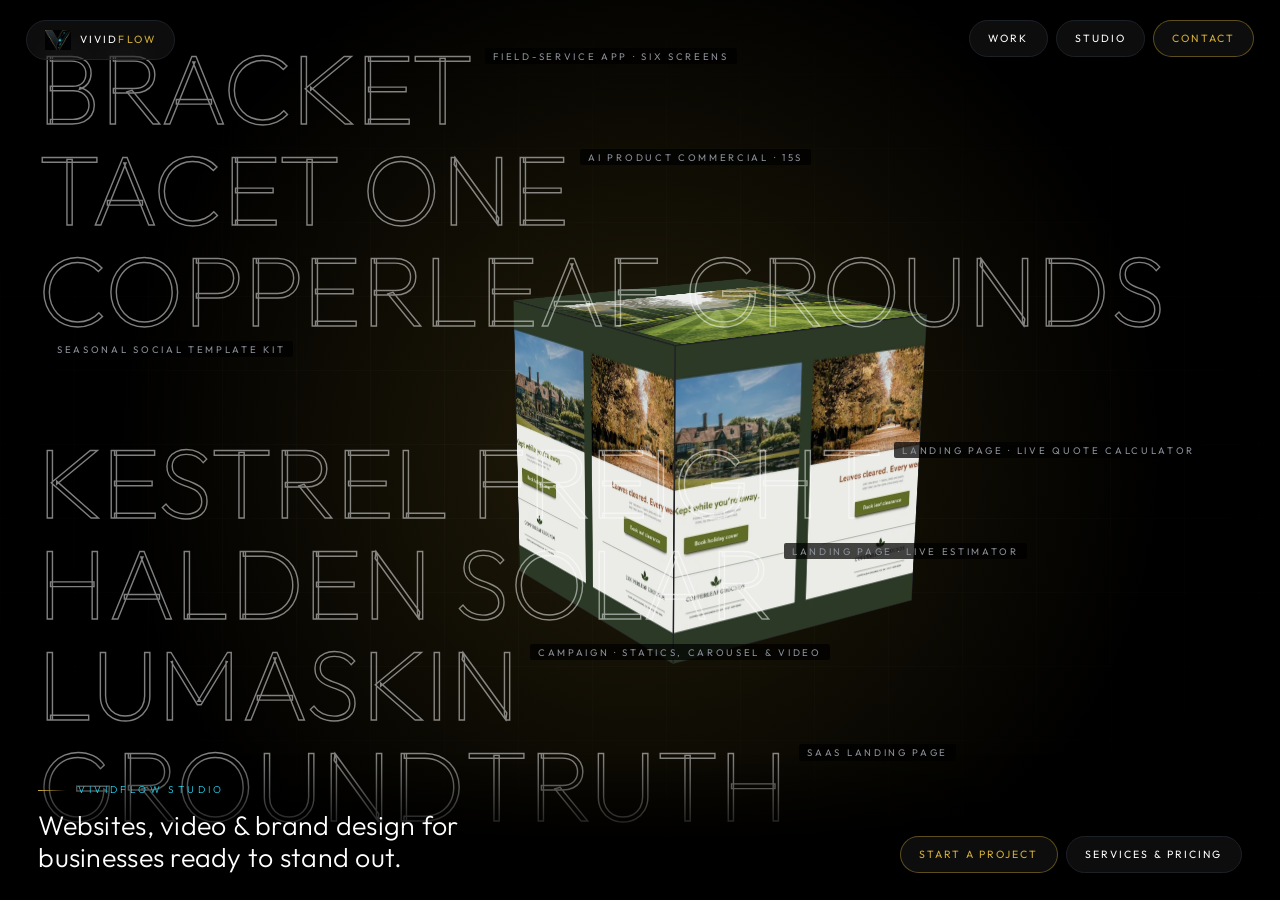
==== commit 3826cfdc: "Add Bracket and Ainsworth Clinic case studies, host both pages Both pages published under /work/, wi" ====
--- a/index.html
+++ b/index.html
@@ -62,6 +62,8 @@
     <div class="stage__body">
       <p class="lbl stage__lbl">Selected work &middot; pick a project to open it</p>
       <ol class="index" id="index">
+        <li class="index__row"><a href="#/work/ainsworth" data-project="ainsworth" data-nav>Ainsworth Clinic<small>Booking page &middot; nurse-led aesthetics</small></a></li>
+        <li class="index__row"><a href="#/work/bracket" data-project="bracket" data-nav>Bracket<small>Field-service app &middot; six screens</small></a></li>
         <li class="index__row"><a href="#/work/tacet" data-project="tacet" data-nav>TACET One<small>AI product commercial &middot; 15s</small></a></li>
         <li class="index__row"><a href="#/work/copperleaf" data-project="copperleaf" data-nav>Copperleaf Grounds<small>Seasonal social template kit</small></a></li>
         <li class="index__row"><a href="#/work/kestrel" data-project="kestrel" data-nav>Kestrel Freight<small>Landing page &middot; live quote calculator</small></a></li>
@@ -108,6 +110,56 @@
       <div class="fld"><p class="lbl">Kit</p><p>12 editable templates &mdash; four seasons &times; 4:5 feed ad, square post and 9:16 story, with story text clear of the interface</p></div>
       <div class="fld"><p class="lbl">Built in</p><p>Canva, free plan &mdash; handed over as editable files plus PNG exports</p></div>
       <div class="fld"><p class="lbl">Photography</p><p>Unsplash (Jemima Whyles, Ashkan) and Canva</p></div>
+    </div>
+  </div>
+</section>
+
+<section class="view view--case" id="view-ainsworth" data-view="work" data-slug="ainsworth"
+         data-accent="gold"
+         data-faces="assets/img/ainsworth-1.webp,assets/img/ainsworth-2.webp,assets/img/ainsworth-3.webp"
+         aria-labelledby="t-ainsworth">
+  <div class="case">
+    <div class="case__media">
+      <figure><img src="assets/img/ainsworth-1.webp" alt="Ainsworth Clinic treatment menu &mdash; prices shown on the page, each one confirmed at consultation" width="1200" height="666" loading="lazy"></figure>
+      <figure><img src="assets/img/ainsworth-2.webp" alt="Ainsworth Clinic practitioner section &mdash; the nurse prescriber&rsquo;s registration, qualification and insurance set out plainly" width="1200" height="625" loading="lazy"></figure>
+      <figure><img src="assets/img/ainsworth-3.webp" alt="Ainsworth Clinic four-step process and the panel explaining why the site shows no before-and-after photos" width="1200" height="666" loading="lazy"></figure>
+    </div>
+    <div class="case__info">
+      <h2 class="case__title" id="t-ainsworth">Ainsworth Clinic</h2>
+      <p class="case__kind">[2026] Concept / Booking page for a regulated clinic</p>
+
+      <div class="fld"><p class="lbl">Discipline</p><p>Web design &amp; development</p></div>
+      <div class="fld"><p class="lbl">Status</p><p>Concept brand &mdash; not a real clinic; the practitioner, address and numbers are illustrative</p></div>
+      <div class="fld"><p class="lbl">About</p><p>Aesthetics pages usually sell first and explain later. This one is built the way a nurse-led clinic actually works: every enquiry starts with a free clinical consultation, and the page says so before it says anything about price. Treatments carry indicative prices with the terms attached, so a visitor can judge affordability without being quoted a figure the clinic cannot honour.</p></div>
+      <div class="fld"><p class="lbl">Built for the rules</p><p>Prescription-only treatments are never named with a price, because promoting them to the public is what UK regulators act on. There is no before-and-after gallery: invented patient photos are dishonest and real ones carry a consent burden, so the page explains instead that cases are shown at consultation. Finance options state terms rather than rates.</p></div>
+      <div class="fld"><p class="lbl">Live</p><p><a href="work/ainsworth/" target="_blank" rel="noopener">Open the page &rarr;</a></p></div>
+      <div class="fld"><p class="lbl">Page</p><p>Treatment menu, practitioner credentials, four-step process with a 48-hour cooling-off, payment options, FAQ, booking form</p></div>
+      <div class="fld"><p class="lbl">Built in</p><p>Hand-coded HTML, CSS &amp; JavaScript</p></div>
+    </div>
+  </div>
+</section>
+
+<section class="view view--case" id="view-bracket" data-view="work" data-slug="bracket"
+         data-accent="gold"
+         data-faces="assets/img/bracket-1.webp,assets/img/bracket-2.webp,assets/img/bracket-3.webp"
+         aria-labelledby="t-bracket">
+  <div class="case">
+    <div class="case__media">
+      <figure><img src="assets/img/bracket-1.webp" alt="Bracket &mdash; the app a field technician opens on site, shown with its design tokens" width="1200" height="750" loading="lazy"></figure>
+      <figure><img src="assets/img/bracket-2.webp" alt="Bracket screens one to three &mdash; today&rsquo;s jobs, job detail and navigation" width="1200" height="647" loading="lazy"></figure>
+      <figure><img src="assets/img/bracket-3.webp" alt="Bracket screens four to six &mdash; completion checklist, weekly schedule and technician profile" width="1200" height="657" loading="lazy"></figure>
+    </div>
+    <div class="case__info">
+      <h2 class="case__title" id="t-bracket">Bracket</h2>
+      <p class="case__kind">[2026] Concept / Field-service app design</p>
+
+      <div class="fld"><p class="lbl">Discipline</p><p>Product &amp; interface design</p></div>
+      <div class="fld"><p class="lbl">Status</p><p>Concept brand &mdash; a design study, not a shipped app</p></div>
+      <div class="fld"><p class="lbl">About</p><p>Scheduling software for HVAC, plumbing and electrical firms is written for the office and then squeezed onto a phone. Bracket is designed the other way round: one job on screen at a time, tap targets sized for gloved hands, and checklists and photos in place of free-text notes, so a technician can finish the paperwork standing in a plant room.</p></div>
+      <div class="fld"><p class="lbl">Method</p><p>Tokens first, then components, then screens &mdash; one accent colour, semantic status colours and a mono face for every figure, so six screens read as one product.</p></div>
+      <div class="fld"><p class="lbl">Live</p><p><a href="work/bracket/" target="_blank" rel="noopener">Open the screens &rarr;</a></p></div>
+      <div class="fld"><p class="lbl">Screens</p><p>Today&rsquo;s Jobs, Job Detail, Navigate, Checklist &amp; Complete, Schedule, Profile</p></div>
+      <div class="fld"><p class="lbl">Built in</p><p>Hand-coded HTML &amp; CSS</p></div>
     </div>
   </div>
 </section>
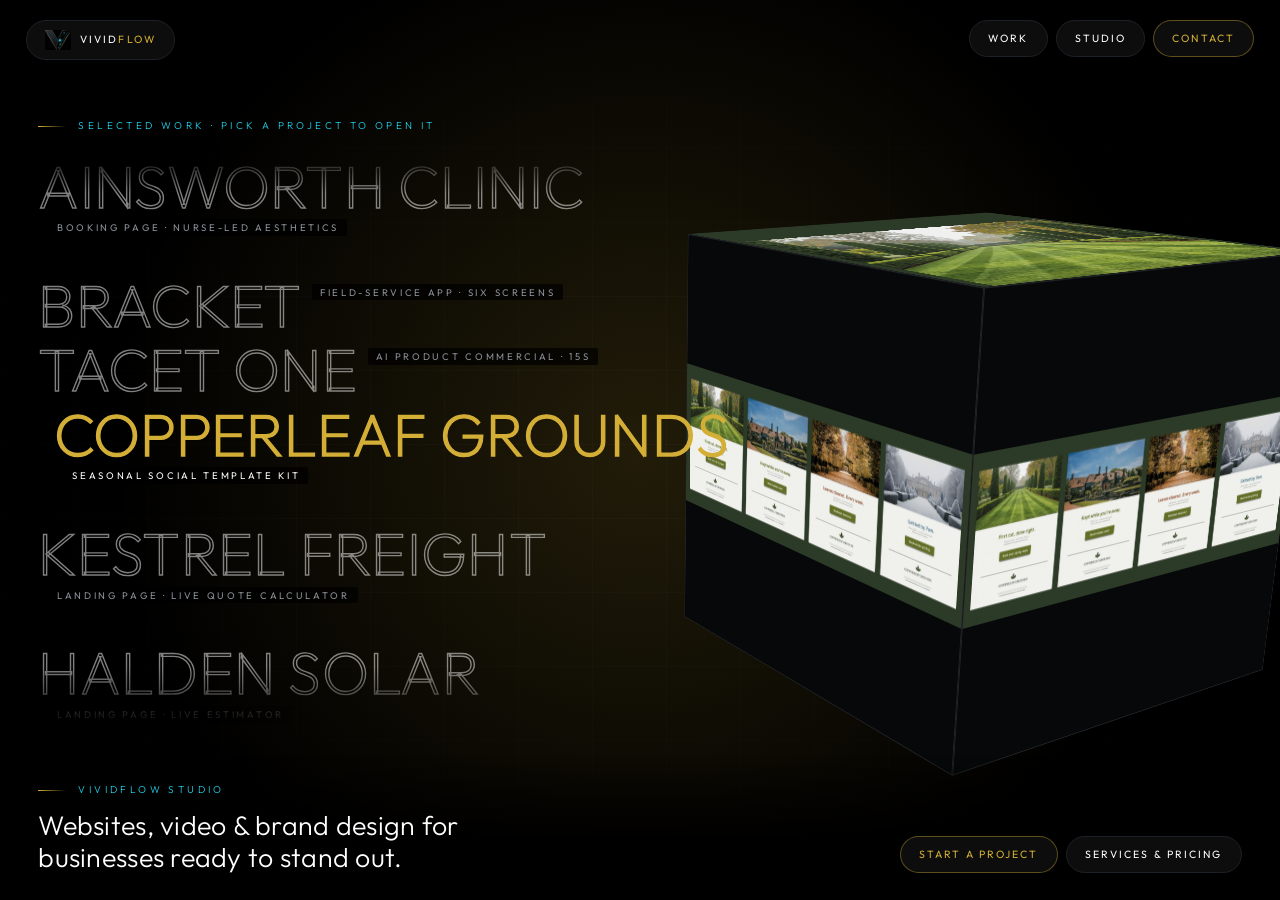
==== commit d10ccdcb: "Fit cube faces to the whole frame, and play the films on the cube Faces are square and the work is n" ====
--- a/index.html
+++ b/index.html
@@ -166,7 +166,7 @@
 
 <section class="view view--case" id="view-tacet" data-view="work" data-slug="tacet"
          data-accent="gold"
-         data-faces="assets/img/tacet-1.webp,assets/img/tacet-2.webp,assets/img/tacet-3.webp"
+         data-faces="assets/video/tacet-loop.mp4,assets/img/tacet-1.webp,assets/img/tacet-2.webp,assets/img/tacet-3.webp"
          aria-labelledby="t-tacet">
   <div class="case">
     <div class="case__media">
@@ -238,7 +238,7 @@
 
 <section class="view view--case" id="view-lumaskin" data-view="work" data-slug="lumaskin"
          data-accent="cyan"
-         data-faces="assets/img/lumaskin-1.webp,assets/img/lumaskin-2.webp,assets/img/lumaskin-3.webp"
+         data-faces="assets/video/lumaskin-loop.mp4,assets/img/lumaskin-1.webp,assets/img/lumaskin-2.webp,assets/img/lumaskin-3.webp"
          aria-labelledby="t-lumaskin">
   <div class="case">
     <div class="case__media">
--- a/assets/css/style.css
+++ b/assets/css/style.css
@@ -1,371 +1,398 @@
-/* ============================================================
-   VividFlow Studio
-   Palette taken from the logo: gold #D4AF37, cyan #22D3EE, ink black.
-
-   Layout is a view switcher, not a scrolling page:
-     home    a fixed stage — outlined project index over a rotating media cube
-     work    a case view — media column left, sticky spec panel right
-     studio  services + process
-     contact
-   Without JS every view stacks into one long document. Nothing is hidden
-   behind script.
-   ============================================================ */
-
-@import url('https://fonts.googleapis.com/css2?family=Outfit:wght@200;300;400;500;600;700&display=swap');
-
-:root{
-  /* Pure black so the logo's own background disappears into the page —
-     at #040404 the artwork showed a faint rectangular seam. */
-  --blk:#000000;
-  --chr:#0C0E12;
-  --srf:#111419;
-  --line:#1C2027;
-  --gold:#D4AF37;
-  --gold2:#F0D879;
-  --cyan:#22D3EE;
-  --wht:#FFFFFF;
-  --gry:#8B9099;
-  --dim:#5C626C;
-
-  /* Active accent. Gold leads, cyan supports — no third hue. */
-  --acc:var(--gold);
-  --acc-lo:rgba(212,175,55,.4);
-
-  --wrap:1400px;
-  --gut:6vw;
-  --hud:clamp(56px,7vw,84px);   /* vertical space the HUD reserves */
-  --ease:cubic-bezier(.2,.7,.2,1);
-}
-
-[data-accent="cyan"],
-.stage[data-acc="cyan"]{ --acc:var(--cyan); --acc-lo:rgba(34,211,238,.4); }
-[data-accent="gold"],
-.stage[data-acc="gold"]{ --acc:var(--gold); --acc-lo:rgba(212,175,55,.4); }
-
-*,*::before,*::after{ box-sizing:border-box; }
-html{ -webkit-text-size-adjust:100%; }
-
-body{
-  margin:0; background:var(--blk); color:var(--wht);
-  font-family:'Outfit',system-ui,sans-serif; font-weight:300;
-  line-height:1.65; overflow-x:hidden; -webkit-font-smoothing:antialiased;
-}
-body.is-locked{ overflow:hidden; }        /* home stage does not scroll */
-
-img{ max-width:100%; display:block; }
-a{ color:inherit; text-decoration:none; }
-h1,h2,h3{ margin:0; font-weight:300; letter-spacing:.02em; line-height:1.02; text-transform:uppercase; }
-p{ margin:0; color:var(--gry); }
-ol,ul{ list-style:none; margin:0; padding:0; }
-
-.wrap{ width:100%; max-width:var(--wrap); margin-inline:auto; padding-inline:var(--gut); }
-::selection{ background:var(--gold); color:var(--blk); }
-:focus-visible{ outline:2px solid var(--cyan); outline-offset:3px; }
-
-.skip{ position:fixed; left:-9999px; top:0; z-index:300; background:var(--gold); color:var(--blk); padding:12px 18px; font-weight:500; }
-.skip:focus{ left:0; }
-
-/* ── label ─────────────────────────────────────────── */
-.lbl{
-  display:flex; align-items:center; gap:12px;
-  font-size:10px; letter-spacing:.34em; text-transform:uppercase;
-  color:var(--cyan); margin:0 0 26px;
-}
-.lbl::before{ content:""; width:28px; height:1px; background:linear-gradient(90deg,var(--gold),transparent); flex:none; }
-
-/* ── boot ──────────────────────────────────────────────
-   Bar width tracks decoded images. Removed from the flow once done. */
-.boot{
-  position:fixed; inset:0; z-index:250; background:var(--blk);
-  display:grid; place-items:center;
-  transition:opacity .6s var(--ease), visibility .6s;
-  /* Safety net: clears itself even if the script never runs. */
-  animation:bootOut .5s var(--ease) 3s forwards;
-}
-.boot.is-done{ opacity:0; visibility:hidden; }
-@keyframes bootOut{ to{ opacity:0; visibility:hidden; } }
-html:not(.js) .boot{ display:none; }
-.boot__bar{ width:min(180px,44vw); height:9px; border:1px solid rgba(212,175,55,.45); }
-.boot__bar i{ display:block; height:100%; width:0; background:var(--gold); transition:width .3s linear; }
-
-/* ── HUD ───────────────────────────────────────────────
-   Two pill clusters, fixed. Left cluster swaps brand ⇄ return/next. */
-.hud{
-  position:fixed; inset:0 0 auto 0; z-index:120;
-  display:flex; align-items:flex-start; justify-content:space-between; gap:12px;
-  padding:clamp(12px,1.6vw,20px) clamp(12px,2.4vw,26px);
-  pointer-events:none;
-}
-.hud__side{ display:flex; gap:8px; flex-wrap:wrap; pointer-events:auto; }
-.hud__side--r{ justify-content:flex-end; }
-
-.pill{
-  display:inline-flex; align-items:center; gap:9px;
-  padding:9px 18px; border-radius:999px;
-  background:rgba(255,255,255,.05); border:1px solid var(--line);
-  backdrop-filter:blur(14px); -webkit-backdrop-filter:blur(14px);
-  color:var(--wht); font-size:.66rem; letter-spacing:.2em; text-transform:uppercase;
-  font-weight:400; white-space:nowrap; cursor:pointer;
-  transition:background .3s var(--ease), border-color .3s var(--ease), color .3s var(--ease);
-}
-.pill:hover{ background:rgba(255,255,255,.1); border-color:var(--acc-lo); color:var(--acc); }
-.pill--go{ border-color:var(--acc-lo); color:var(--acc); }
-.pill--go:hover{ background:rgba(212,175,55,.12); }
-.pill--brand img{ height:20px; width:auto; }
-.pill--brand span i{ font-style:normal; color:var(--gold); }
-.pill--lg{ padding:16px 34px; font-size:.72rem; }
-
-/* Return / Next only exist inside a case view. */
-.pill--ctx{ display:none; }
-body[data-view="work"] .pill--ctx{ display:inline-flex; }
-body[data-view="work"] .pill--brand{ display:none; }
-
-/* Phones: the HUD has to stay one row, or it wraps down over the content. */
-@media (max-width:560px){
-  .hud{ gap:8px; }
-  .hud__side{ gap:6px; }
-  .pill{ padding:7px 12px; gap:6px; font-size:.58rem; letter-spacing:.14em; }
-  .pill--lg{ padding:14px 26px; font-size:.66rem; letter-spacing:.18em; }
-  .pill--brand span{ display:none; }
-  .pill--brand img{ height:18px; }
-  /* Inside a case, Return already goes back to the index — drop the duplicate. */
-  body[data-view="work"] .hud__side--r a[href="#/"]{ display:none; }
-}
-
-/* ── view switcher ─────────────────────────────────────
-   JS shows one at a time. No JS: all of them, stacked. */
-.js .view{ display:none; }
-.js .view.is-on{ display:block; animation:viewIn .6s var(--ease) both; }
-@keyframes viewIn{ from{ opacity:0; transform:translateY(18px); } to{ opacity:1; transform:none; } }
-html:not(.js) .view--stage{ display:none; }
-
-/* ══════════════════════════════════════════════════════
-   HOME STAGE
-   ══════════════════════════════════════════════════════ */
-.stage{
-  position:relative; height:100svh; min-height:560px; overflow:hidden; isolation:isolate;
-  display:flex; flex-direction:column;
-  touch-action:none;             /* the stage never scrolls — drag spins the cube */
-}
-.stage__glow{
-  position:absolute; z-index:-2; top:50%; left:50%; translate:-50% -50%;
-  width:min(1200px,150vw); aspect-ratio:1;
-  background:radial-gradient(circle,rgba(212,175,55,.16),transparent 62%);
-  background:radial-gradient(circle,color-mix(in srgb,var(--acc) 16%,transparent),transparent 62%);
-  transition:background .9s var(--ease);
-}
-.stage__grid{
-  position:absolute; inset:0; z-index:-3; opacity:.45;
-  background-image:linear-gradient(rgba(255,255,255,.05) 1px,transparent 1px),
-                   linear-gradient(90deg,rgba(255,255,255,.05) 1px,transparent 1px);
-  background-size:74px 74px;
-  -webkit-mask-image:radial-gradient(ellipse 85% 70% at 50% 50%,#000 12%,transparent 78%);
-          mask-image:radial-gradient(ellipse 85% 70% at 50% 50%,#000 12%,transparent 78%);
-}
-
-/* ── the cube ──────────────────────────────────────────
-   CSS 3D. --rx/--ry are written by JS each frame, so the idle spin and
-   pointer drag share one transform. No library. */
-.scene{
-  position:absolute; inset:0; z-index:-1;
-  display:grid; place-items:center;
-  perspective:1400px;
-  touch-action:none;
-}
-.cube{
-  --cs:clamp(210px,32vmin,400px);
-  --rx:-16deg; --ry:28deg;
-  position:relative; width:var(--cs); height:var(--cs);
-  transform-style:preserve-3d;
-  /* Nudged off-centre to the right, away from the outlined index text. */
-  transform:translateX(8vmin) rotateX(var(--rx)) rotateY(var(--ry));
-}
-.cube__face{
-  position:absolute; inset:0; overflow:hidden;
-  background:var(--chr);
-  border:1px solid rgba(255,255,255,.09);
-  box-shadow:inset 0 0 60px rgba(0,0,0,.55);
-  display:grid; place-items:center;
-  backface-visibility:hidden;
-}
-.cube__face img{ width:100%; height:100%; object-fit:cover; opacity:.92; }
-
-/* Faces for a project with no imagery yet: typographic, not a fake mockup. */
-.cube__face--type{
-  background:
-    linear-gradient(150deg,#0E1218,#07080A),
-    linear-gradient(rgba(34,211,238,.06) 1px,transparent 1px);
-  background-size:cover,34px 34px;
-  padding:14px; text-align:center;
-}
-.cube__face--type span{
-  font-size:clamp(9px,1.5vmin,12px); letter-spacing:.3em; text-transform:uppercase;
-  color:var(--acc); line-height:1.7;
-}
-.cube__face--f{ transform:translateZ(calc(var(--cs) / 2)); }
-.cube__face--b{ transform:rotateY(180deg) translateZ(calc(var(--cs) / 2)); }
-.cube__face--r{ transform:rotateY(90deg)  translateZ(calc(var(--cs) / 2)); }
-.cube__face--l{ transform:rotateY(-90deg) translateZ(calc(var(--cs) / 2)); }
-.cube__face--u{ transform:rotateX(90deg)  translateZ(calc(var(--cs) / 2)); }
-.cube__face--d{ transform:rotateX(-90deg) translateZ(calc(var(--cs) / 2)); }
-
-/* ── outlined project index ────────────────────────────
-   Sits above the cube. Only the words take the pointer, so the empty
-   space around them still drags the cube. */
-.stage__body{
-  position:relative; z-index:2; flex:1 1 auto; min-height:0;
-  display:flex; flex-direction:column; justify-content:center;
-  padding:calc(var(--hud) + 8px) clamp(12px,3vw,40px) 0;
-  pointer-events:none;
-}
-.stage__lbl{ margin-bottom:clamp(12px,2vh,22px); }
-.index{ display:grid; gap:clamp(2px,1.1vh,18px); pointer-events:none; }
-.index__row{ line-height:.92; }
-.index__row a{
-  pointer-events:auto;
-  display:inline-block; max-width:100%;
-  font-size:clamp(30px,min(8.8vw,11vh),128px);
-  font-weight:200; letter-spacing:.005em; text-transform:uppercase;
-  color:transparent;
-  -webkit-text-stroke:clamp(1px,.11vw,2px) rgba(255,255,255,.5);
-  transition:color .45s var(--ease), -webkit-text-stroke-color .45s var(--ease), transform .45s var(--ease);
-}
-/* What each project is, in plain words, beside its name. */
-.index__row small{
-  display:inline-block; vertical-align:top; margin:.6em 0 0 1.1em;
-  font-size:clamp(9px,.75vw,11px); font-weight:400; letter-spacing:.28em;
-  color:var(--gry); -webkit-text-stroke:0; transition:color .45s var(--ease);
-  /* Dark backing so the caption stays legible over a bright cube face. */
-  background:rgba(0,0,0,.72); padding:4px 8px; border-radius:2px;
-}
-.index__row a:hover small,
-.index__row a:focus-visible small,
-.index__row a.is-active small{ color:var(--wht); }
-
-/* Narrow screens: the longest name has to fit the gutter, not run past it. */
-@media (max-width:760px){
-  .stage__body{ padding-inline:14px; }
-  .index{ gap:clamp(4px,1.2vh,14px); }
-  .index__row a{ font-size:clamp(26px,8.3vw,60px); }
-  .index__row small{ display:block; margin:4px 0 0; }
-}
-/* Browsers without text-stroke get a dim fill instead of invisible text. */
-@supports not (-webkit-text-stroke:1px #000){
-  .index__row a{ color:rgba(255,255,255,.28); }
-}
-.index__row a:hover,
-.index__row a:focus-visible,
-.index__row a.is-active{
-  color:var(--acc);
-  -webkit-text-stroke-color:var(--acc);
-  transform:translateX(clamp(6px,1.2vw,20px));
-}
-
-/* ── plain-language intro ──────────────────────────────
-   The index alone doesn't say what the studio does. This does. */
-.intro{
-  position:relative; z-index:3;
-  display:flex; flex-wrap:wrap; align-items:flex-end; justify-content:space-between; gap:16px 32px;
-  padding:clamp(18px,3vh,32px) clamp(12px,3vw,40px) clamp(16px,3vh,30px);
-  background:linear-gradient(to top,var(--blk) 35%,transparent);
-}
-.intro .lbl{ margin-bottom:10px; }
-.intro__title{
-  font-size:clamp(18px,2.1vw,30px); font-weight:300; line-height:1.2;
-  max-width:26ch; text-transform:none; letter-spacing:.01em;
-}
-.intro__cta{ display:flex; flex-wrap:wrap; gap:8px; }
-
-/* ══════════════════════════════════════════════════════
-   CASE VIEW
-   ══════════════════════════════════════════════════════ */
-.view--case{ background:var(--blk); }
-.case{
-  display:grid; grid-template-columns:1fr; gap:clamp(30px,4vw,56px);
-  padding:calc(var(--hud) + 20px) clamp(14px,3vw,34px) clamp(60px,9vw,120px);
-  max-width:1700px; margin-inline:auto;
-}
-@media (min-width:960px){
-  .case{ grid-template-columns:minmax(0,1.45fr) minmax(300px,.55fr); }
-}
-
-.case__media{ display:grid; gap:clamp(10px,1.4vw,18px); min-width:0; align-content:start; }
-/* Never stretch a lone frame to match the spec column beside it. */
-.case__media figure{ margin:0; border:1px solid var(--line); overflow:hidden; background:var(--chr); align-self:start; }
-.case__media img{ width:100%; height:auto; }
-
-.ph{ position:relative; display:grid; place-items:center; border:1px solid var(--line); background:linear-gradient(150deg,#0E1218,#070809); }
-.ph--tall{ aspect-ratio:16/10; }
-.ph span{ position:relative; font-size:10px; letter-spacing:.3em; text-transform:uppercase; color:var(--dim); text-align:center; padding:0 20px; }
-.ph::before{
-  content:""; position:absolute; inset:0;
-  background-image:linear-gradient(rgba(34,211,238,.06) 1px,transparent 1px),
-                   linear-gradient(90deg,rgba(34,211,238,.06) 1px,transparent 1px);
-  background-size:34px 34px;
-}
-
-.case__info{ align-self:start; container-type:inline-size; }
-@media (min-width:960px){
-  .case__info{ position:sticky; top:calc(var(--hud) + 24px); }
-}
-.case__title{
-  /* Sized against its own column, not the viewport — a long name like
-     GROUNDTRUTH ran past the panel when the column was narrow. */
-  font-size:clamp(26px,3.8vw,60px);
-  font-size:clamp(26px,11.5cqi,64px);
-  font-weight:200; line-height:.95; margin-bottom:14px; overflow-wrap:break-word;
-  color:transparent; -webkit-text-stroke:1px var(--acc);
-}
-@supports not (-webkit-text-stroke:1px #000){ .case__title{ color:var(--acc); } }
-.case__kind{ font-size:10px; letter-spacing:.28em; text-transform:uppercase; color:var(--dim); margin-bottom:38px; }
-
-.fld{ margin-bottom:28px; }
-.fld .lbl{ margin-bottom:10px; }
-.fld p{ font-size:14px; line-height:1.7; max-width:46ch; }
-.lnk{ color:var(--acc); font-size:11px; letter-spacing:.2em; text-transform:uppercase; }
-.lnk:hover{ color:var(--gold2); }
-
-/* ══════════════════════════════════════════════════════
-   STUDIO / CONTACT
-   ══════════════════════════════════════════════════════ */
-.doc{ padding-block:calc(var(--hud) + 40px) clamp(70px,10vw,140px); }
-.doc__head{ margin-bottom:clamp(38px,5vw,64px); }
-.doc__head--mid{ margin-top:clamp(70px,9vw,130px); }
-.doc__head h2,.doc h2{ font-size:clamp(28px,4.6vw,54px); font-weight:200; }
-
-.doc--center{ text-align:center; display:grid; justify-items:center; align-content:center; min-height:100svh; }
-.doc--center .lbl{ justify-content:center; }
-.doc__lede{ max-width:50ch; margin:22px auto 40px; font-size:clamp(15px,1.8vw,17px); }
-.doc__fine{ margin-top:clamp(50px,8vw,90px); font-size:10px; letter-spacing:.16em; text-transform:uppercase; color:var(--dim); }
-
-.grid3{ display:grid; gap:20px; grid-template-columns:repeat(auto-fit,minmax(280px,1fr)); }
-.card{ background:var(--srf); border:1px solid var(--line); border-radius:3px; padding:38px 32px 32px; transition:.35s var(--ease); }
-.card:hover{ border-color:rgba(212,175,55,.45); transform:translateY(-4px); }
-.card-n{ font-size:10px; letter-spacing:.3em; color:var(--cyan); display:block; margin-bottom:22px; }
-.card h3{ font-size:19px; font-weight:400; letter-spacing:.06em; margin-bottom:14px; }
-.card p{ font-size:14.5px; margin-bottom:24px; }
-.card ul{ margin:0 0 26px; padding:22px 0 0; border-top:1px solid var(--line); display:grid; gap:10px; }
-.card li{ font-size:13.5px; color:var(--dim); padding-left:18px; position:relative; }
-.card li::before{ content:""; position:absolute; left:0; top:.66em; width:5px; height:5px; border-radius:50%; background:var(--gold); }
-.price{ font-size:11px; letter-spacing:.22em; text-transform:uppercase; color:var(--gold); }
-
-.steps{ display:grid; gap:20px; grid-template-columns:repeat(auto-fit,minmax(210px,1fr)); }
-.step{ border-top:1px solid var(--line); padding-top:24px; transition:.35s var(--ease); }
-.step:hover{ border-top-color:var(--gold); }
-.step-n{ font-size:10px; letter-spacing:.3em; color:var(--cyan); display:block; margin-bottom:16px; }
-.step h3{ font-size:17px; font-weight:400; letter-spacing:.06em; margin-bottom:10px; }
-.step p{ font-size:13.5px; }
-
-/* ══════════════════════════════════════════════════════
-   REDUCED MOTION
-   Everything still works; nothing moves on its own.
-   ══════════════════════════════════════════════════════ */
-@media (prefers-reduced-motion:reduce){
-  *,*::before,*::after{
-    animation-duration:.001ms !important; animation-iteration-count:1 !important;
-    transition-duration:.001ms !important; scroll-behavior:auto !important;
-  }
-  .js .view.is-on{ animation:none; }
-  .index__row a:hover,.index__row a:focus-visible,.index__row a.is-active{ transform:none; }
-  .card:hover{ transform:none; }
-}
+/* ============================================================
+   VividFlow Studio
+   Palette taken from the logo: gold #D4AF37, cyan #22D3EE, ink black.
+
+   Layout is a view switcher, not a scrolling page:
+     home    a fixed stage — outlined project index over a rotating media cube
+     work    a case view — media column left, sticky spec panel right
+     studio  services + process
+     contact
+   Without JS every view stacks into one long document. Nothing is hidden
+   behind script.
+   ============================================================ */
+
+@import url('https://fonts.googleapis.com/css2?family=Outfit:wght@200;300;400;500;600;700&display=swap');
+
+:root{
+  /* Pure black so the logo's own background disappears into the page —
+     at #040404 the artwork showed a faint rectangular seam. */
+  --blk:#000000;
+  --chr:#0C0E12;
+  --srf:#111419;
+  --line:#1C2027;
+  --gold:#D4AF37;
+  --gold2:#F0D879;
+  --cyan:#22D3EE;
+  --wht:#FFFFFF;
+  --gry:#8B9099;
+  --dim:#5C626C;
+
+  /* Active accent. Gold leads, cyan supports — no third hue. */
+  --acc:var(--gold);
+  --acc-lo:rgba(212,175,55,.4);
+
+  --wrap:1400px;
+  --gut:6vw;
+  --hud:clamp(56px,7vw,84px);   /* vertical space the HUD reserves */
+  --ease:cubic-bezier(.2,.7,.2,1);
+}
+
+[data-accent="cyan"],
+.stage[data-acc="cyan"]{ --acc:var(--cyan); --acc-lo:rgba(34,211,238,.4); }
+[data-accent="gold"],
+.stage[data-acc="gold"]{ --acc:var(--gold); --acc-lo:rgba(212,175,55,.4); }
+
+*,*::before,*::after{ box-sizing:border-box; }
+html{ -webkit-text-size-adjust:100%; }
+
+body{
+  margin:0; background:var(--blk); color:var(--wht);
+  font-family:'Outfit',system-ui,sans-serif; font-weight:300;
+  line-height:1.65; overflow-x:hidden; -webkit-font-smoothing:antialiased;
+}
+body.is-locked{ overflow:hidden; }        /* home stage does not scroll */
+
+img{ max-width:100%; display:block; }
+a{ color:inherit; text-decoration:none; }
+h1,h2,h3{ margin:0; font-weight:300; letter-spacing:.02em; line-height:1.02; text-transform:uppercase; }
+p{ margin:0; color:var(--gry); }
+ol,ul{ list-style:none; margin:0; padding:0; }
+
+.wrap{ width:100%; max-width:var(--wrap); margin-inline:auto; padding-inline:var(--gut); }
+::selection{ background:var(--gold); color:var(--blk); }
+:focus-visible{ outline:2px solid var(--cyan); outline-offset:3px; }
+
+.skip{ position:fixed; left:-9999px; top:0; z-index:300; background:var(--gold); color:var(--blk); padding:12px 18px; font-weight:500; }
+.skip:focus{ left:0; }
+
+/* ── label ─────────────────────────────────────────── */
+.lbl{
+  display:flex; align-items:center; gap:12px;
+  font-size:10px; letter-spacing:.34em; text-transform:uppercase;
+  color:var(--cyan); margin:0 0 26px;
+}
+.lbl::before{ content:""; width:28px; height:1px; background:linear-gradient(90deg,var(--gold),transparent); flex:none; }
+
+/* ── boot ──────────────────────────────────────────────
+   Bar width tracks decoded images. Removed from the flow once done. */
+.boot{
+  position:fixed; inset:0; z-index:250; background:var(--blk);
+  display:grid; place-items:center;
+  transition:opacity .6s var(--ease), visibility .6s;
+  /* Safety net: clears itself even if the script never runs. */
+  animation:bootOut .5s var(--ease) 3s forwards;
+}
+.boot.is-done{ opacity:0; visibility:hidden; }
+@keyframes bootOut{ to{ opacity:0; visibility:hidden; } }
+html:not(.js) .boot{ display:none; }
+.boot__bar{ width:min(180px,44vw); height:9px; border:1px solid rgba(212,175,55,.45); }
+.boot__bar i{ display:block; height:100%; width:0; background:var(--gold); transition:width .3s linear; }
+
+/* ── HUD ───────────────────────────────────────────────
+   Two pill clusters, fixed. Left cluster swaps brand ⇄ return/next. */
+.hud{
+  position:fixed; inset:0 0 auto 0; z-index:120;
+  display:flex; align-items:flex-start; justify-content:space-between; gap:12px;
+  padding:clamp(12px,1.6vw,20px) clamp(12px,2.4vw,26px);
+  pointer-events:none;
+}
+.hud__side{ display:flex; gap:8px; flex-wrap:wrap; pointer-events:auto; }
+.hud__side--r{ justify-content:flex-end; }
+
+.pill{
+  display:inline-flex; align-items:center; gap:9px;
+  padding:9px 18px; border-radius:999px;
+  background:rgba(255,255,255,.05); border:1px solid var(--line);
+  backdrop-filter:blur(14px); -webkit-backdrop-filter:blur(14px);
+  color:var(--wht); font-size:.66rem; letter-spacing:.2em; text-transform:uppercase;
+  font-weight:400; white-space:nowrap; cursor:pointer;
+  transition:background .3s var(--ease), border-color .3s var(--ease), color .3s var(--ease);
+}
+.pill:hover{ background:rgba(255,255,255,.1); border-color:var(--acc-lo); color:var(--acc); }
+.pill--go{ border-color:var(--acc-lo); color:var(--acc); }
+.pill--go:hover{ background:rgba(212,175,55,.12); }
+.pill--brand img{ height:20px; width:auto; }
+.pill--brand span i{ font-style:normal; color:var(--gold); }
+.pill--lg{ padding:16px 34px; font-size:.72rem; }
+
+/* Return / Next only exist inside a case view. */
+.pill--ctx{ display:none; }
+body[data-view="work"] .pill--ctx{ display:inline-flex; }
+body[data-view="work"] .pill--brand{ display:none; }
+
+/* Phones: the HUD has to stay one row, or it wraps down over the content. */
+@media (max-width:560px){
+  .hud{ gap:8px; }
+  .hud__side{ gap:6px; }
+  .pill{ padding:7px 12px; gap:6px; font-size:.58rem; letter-spacing:.14em; }
+  .pill--lg{ padding:14px 26px; font-size:.66rem; letter-spacing:.18em; }
+  .pill--brand span{ display:none; }
+  .pill--brand img{ height:18px; }
+  /* Inside a case, Return already goes back to the index — drop the duplicate. */
+  body[data-view="work"] .hud__side--r a[href="#/"]{ display:none; }
+}
+
+/* ── view switcher ─────────────────────────────────────
+   JS shows one at a time. No JS: all of them, stacked. */
+.js .view{ display:none; }
+.js .view.is-on{ display:block; animation:viewIn .6s var(--ease) both; }
+@keyframes viewIn{ from{ opacity:0; transform:translateY(18px); } to{ opacity:1; transform:none; } }
+html:not(.js) .view--stage{ display:none; }
+
+/* ══════════════════════════════════════════════════════
+   HOME STAGE
+   ══════════════════════════════════════════════════════ */
+.stage{
+  position:relative; height:100svh; min-height:560px; overflow:hidden; isolation:isolate;
+  display:flex; flex-direction:column;
+  touch-action:none;             /* the stage never scrolls — drag spins the cube */
+}
+.stage__glow{
+  position:absolute; z-index:-2; top:50%; left:50%; translate:-50% -50%;
+  width:min(1200px,150vw); aspect-ratio:1;
+  background:radial-gradient(circle,rgba(212,175,55,.16),transparent 62%);
+  background:radial-gradient(circle,color-mix(in srgb,var(--acc) 16%,transparent),transparent 62%);
+  transition:background .9s var(--ease);
+}
+.stage__grid{
+  position:absolute; inset:0; z-index:-3; opacity:.45;
+  background-image:linear-gradient(rgba(255,255,255,.05) 1px,transparent 1px),
+                   linear-gradient(90deg,rgba(255,255,255,.05) 1px,transparent 1px);
+  background-size:74px 74px;
+  -webkit-mask-image:radial-gradient(ellipse 85% 70% at 50% 50%,#000 12%,transparent 78%);
+          mask-image:radial-gradient(ellipse 85% 70% at 50% 50%,#000 12%,transparent 78%);
+}
+
+/* ── the cube ──────────────────────────────────────────
+   CSS 3D. --rx/--ry are written by JS each frame, so the idle spin and
+   pointer drag share one transform. No library. */
+.scene{
+  position:absolute; inset:0; z-index:-1;
+  display:grid; place-items:center;
+  perspective:1400px;
+  touch-action:none;
+}
+.cube{
+  --cs:clamp(210px,46vmin,560px);
+  --rx:-16deg; --ry:28deg;
+  position:relative; width:var(--cs); height:var(--cs);
+  transform-style:preserve-3d;
+  /* Pushed well right of the outlined index text, and sized to fill that side
+     of the stage. The offset is capped so the cube never leaves the viewport. */
+  transform:translateX(clamp(60px,26vw,460px)) rotateX(var(--rx)) rotateY(var(--ry));
+}
+.cube__face{
+  position:absolute; inset:0; overflow:hidden;
+  background:var(--chr);
+  border:1px solid rgba(255,255,255,.09);
+  box-shadow:inset 0 0 60px rgba(0,0,0,.55);
+  display:grid; place-items:center;
+  backface-visibility:hidden;
+}
+/* Faces are square, the work is not. Fit the whole frame inside the face
+   rather than cropping into it — a cropped screenshot reads as a mistake. */
+.cube__face img,
+.cube__face video{
+  width:100%; height:100%; object-fit:contain; object-position:center;
+  background:#07080A; opacity:.94;
+}
+
+/* Faces for a project with no imagery yet: typographic, not a fake mockup. */
+.cube__face--type{
+  background:
+    linear-gradient(150deg,#0E1218,#07080A),
+    linear-gradient(rgba(34,211,238,.06) 1px,transparent 1px);
+  background-size:cover,34px 34px;
+  padding:14px; text-align:center;
+}
+.cube__face--type span{
+  font-size:clamp(9px,1.5vmin,12px); letter-spacing:.3em; text-transform:uppercase;
+  color:var(--acc); line-height:1.7;
+}
+.cube__face--f{ transform:translateZ(calc(var(--cs) / 2)); }
+.cube__face--b{ transform:rotateY(180deg) translateZ(calc(var(--cs) / 2)); }
+.cube__face--r{ transform:rotateY(90deg)  translateZ(calc(var(--cs) / 2)); }
+.cube__face--l{ transform:rotateY(-90deg) translateZ(calc(var(--cs) / 2)); }
+.cube__face--u{ transform:rotateX(90deg)  translateZ(calc(var(--cs) / 2)); }
+.cube__face--d{ transform:rotateX(-90deg) translateZ(calc(var(--cs) / 2)); }
+
+/* ── outlined project index ────────────────────────────
+   Sits above the cube. Only the words take the pointer, so the empty
+   space around them still drags the cube. */
+.stage__body{
+  position:relative; z-index:2; flex:1 1 auto; min-height:0;
+  display:flex; flex-direction:column; justify-content:center;
+  padding:calc(var(--hud) + 8px) clamp(12px,3vw,40px) 0;
+  pointer-events:none;
+  /* The names keep to the left half; the cube owns the right. */
+  max-width:min(60vw,1080px);
+}
+.stage__lbl{ margin-bottom:clamp(12px,2vh,22px); }
+/* More projects than fit the stage, so the list scrolls in place and the
+   rows beyond the edges fade out rather than colliding with the intro. */
+.index{
+  display:grid; gap:clamp(2px,1.1vh,18px); pointer-events:auto;
+  max-height:min(64svh,600px);
+  overflow-y:auto; overscroll-behavior:contain; touch-action:pan-y;
+  scrollbar-width:none; -ms-overflow-style:none;
+  padding-block:6px;
+  -webkit-mask-image:linear-gradient(to bottom,transparent 0,#000 7%,#000 89%,transparent 100%);
+          mask-image:linear-gradient(to bottom,transparent 0,#000 7%,#000 89%,transparent 100%);
+  scroll-behavior:smooth;
+}
+.index::-webkit-scrollbar{ width:0; height:0; display:none; }
+.index__row{ line-height:.92; }
+.index__row a{
+  pointer-events:auto;
+  display:inline-block; max-width:100%;
+  font-size:clamp(26px,min(5.2vw,6.6vh),80px);
+  font-weight:200; letter-spacing:.005em; text-transform:uppercase;
+  color:transparent;
+  -webkit-text-stroke:clamp(1px,.11vw,2px) rgba(255,255,255,.5);
+  transition:color .45s var(--ease), -webkit-text-stroke-color .45s var(--ease), transform .45s var(--ease);
+}
+/* What each project is, in plain words, beside its name. */
+.index__row small{
+  display:inline-block; vertical-align:top; margin:.6em 0 0 1.1em;
+  font-size:clamp(9px,.75vw,11px); font-weight:400; letter-spacing:.28em;
+  color:var(--gry); -webkit-text-stroke:0; transition:color .45s var(--ease);
+  /* Dark backing so the caption stays legible over a bright cube face. */
+  background:rgba(0,0,0,.72); padding:4px 8px; border-radius:2px;
+}
+.index__row a:hover small,
+.index__row a:focus-visible small,
+.index__row a.is-active small{ color:var(--wht); }
+
+/* Narrow screens: the longest name has to fit the gutter, not run past it. */
+@media (max-width:760px){
+  /* On a phone the index text owns the screen, so the cube stays small and
+     close to centre instead of sliding off the right edge. */
+  .cube{
+    --cs:clamp(190px,46vmin,300px);
+    transform:translateX(6vmin) rotateX(var(--rx)) rotateY(var(--ry));
+  }
+  .stage__body{ padding-inline:14px; max-width:none; }
+  .index{ gap:clamp(4px,1.2vh,14px); max-height:min(52svh,430px); }
+  .index__row a{ font-size:clamp(26px,8.3vw,60px); }
+  .index__row small{ display:block; margin:4px 0 0; }
+}
+/* Browsers without text-stroke get a dim fill instead of invisible text. */
+@supports not (-webkit-text-stroke:1px #000){
+  .index__row a{ color:rgba(255,255,255,.28); }
+}
+.index__row a:hover,
+.index__row a:focus-visible,
+.index__row a.is-active{
+  color:var(--acc);
+  -webkit-text-stroke-color:var(--acc);
+  transform:translateX(clamp(6px,1.2vw,20px));
+}
+
+/* ── plain-language intro ──────────────────────────────
+   The index alone doesn't say what the studio does. This does. */
+.intro{
+  position:relative; z-index:3;
+  display:flex; flex-wrap:wrap; align-items:flex-end; justify-content:space-between; gap:16px 32px;
+  padding:clamp(18px,3vh,32px) clamp(12px,3vw,40px) clamp(16px,3vh,30px);
+  background:linear-gradient(to top,var(--blk) 35%,transparent);
+}
+.intro .lbl{ margin-bottom:10px; }
+.intro__title{
+  font-size:clamp(18px,2.1vw,30px); font-weight:300; line-height:1.2;
+  max-width:26ch; text-transform:none; letter-spacing:.01em;
+}
+.intro__cta{ display:flex; flex-wrap:wrap; gap:8px; }
+
+/* ══════════════════════════════════════════════════════
+   CASE VIEW
+   ══════════════════════════════════════════════════════ */
+.view--case{ background:var(--blk); }
+.case{
+  display:grid; grid-template-columns:1fr; gap:clamp(30px,4vw,56px);
+  padding:calc(var(--hud) + 20px) clamp(14px,3vw,34px) clamp(60px,9vw,120px);
+  max-width:1700px; margin-inline:auto;
+}
+@media (min-width:960px){
+  .case{ grid-template-columns:minmax(0,1.45fr) minmax(300px,.55fr); }
+}
+
+.case__media{ display:grid; gap:clamp(10px,1.4vw,18px); min-width:0; align-content:start; }
+/* Never stretch a lone frame to match the spec column beside it. */
+.case__media figure{ margin:0; border:1px solid var(--line); overflow:hidden; background:var(--chr); align-self:start; }
+.case__media img{ width:100%; height:auto; }
+
+.ph{ position:relative; display:grid; place-items:center; border:1px solid var(--line); background:linear-gradient(150deg,#0E1218,#070809); }
+.ph--tall{ aspect-ratio:16/10; }
+.ph span{ position:relative; font-size:10px; letter-spacing:.3em; text-transform:uppercase; color:var(--dim); text-align:center; padding:0 20px; }
+.ph::before{
+  content:""; position:absolute; inset:0;
+  background-image:linear-gradient(rgba(34,211,238,.06) 1px,transparent 1px),
+                   linear-gradient(90deg,rgba(34,211,238,.06) 1px,transparent 1px);
+  background-size:34px 34px;
+}
+
+.case__info{ align-self:start; container-type:inline-size; }
+@media (min-width:960px){
+  .case__info{ position:sticky; top:calc(var(--hud) + 24px); }
+}
+.case__title{
+  /* Sized against its own column, not the viewport — a long name like
+     GROUNDTRUTH ran past the panel when the column was narrow. */
+  font-size:clamp(26px,3.8vw,60px);
+  font-size:clamp(26px,11.5cqi,64px);
+  font-weight:200; line-height:.95; margin-bottom:14px; overflow-wrap:break-word;
+  color:transparent; -webkit-text-stroke:1px var(--acc);
+}
+@supports not (-webkit-text-stroke:1px #000){ .case__title{ color:var(--acc); } }
+.case__kind{ font-size:10px; letter-spacing:.28em; text-transform:uppercase; color:var(--dim); margin-bottom:38px; }
+
+.fld{ margin-bottom:28px; }
+.fld .lbl{ margin-bottom:10px; }
+.fld p{ font-size:14px; line-height:1.7; max-width:46ch; }
+.lnk{ color:var(--acc); font-size:11px; letter-spacing:.2em; text-transform:uppercase; }
+.lnk:hover{ color:var(--gold2); }
+
+/* ══════════════════════════════════════════════════════
+   STUDIO / CONTACT
+   ══════════════════════════════════════════════════════ */
+.doc{ padding-block:calc(var(--hud) + 40px) clamp(70px,10vw,140px); }
+.doc__head{ margin-bottom:clamp(38px,5vw,64px); }
+.doc__head--mid{ margin-top:clamp(70px,9vw,130px); }
+.doc__head h2,.doc h2{ font-size:clamp(28px,4.6vw,54px); font-weight:200; }
+
+.doc--center{ text-align:center; display:grid; justify-items:center; align-content:center; min-height:100svh; }
+.doc--center .lbl{ justify-content:center; }
+.doc__lede{ max-width:50ch; margin:22px auto 40px; font-size:clamp(15px,1.8vw,17px); }
+.doc__fine{ margin-top:clamp(50px,8vw,90px); font-size:10px; letter-spacing:.16em; text-transform:uppercase; color:var(--dim); }
+
+.grid3{ display:grid; gap:20px; grid-template-columns:repeat(auto-fit,minmax(280px,1fr)); }
+.card{ background:var(--srf); border:1px solid var(--line); border-radius:3px; padding:38px 32px 32px; transition:.35s var(--ease); }
+.card:hover{ border-color:rgba(212,175,55,.45); transform:translateY(-4px); }
+.card-n{ font-size:10px; letter-spacing:.3em; color:var(--cyan); display:block; margin-bottom:22px; }
+.card h3{ font-size:19px; font-weight:400; letter-spacing:.06em; margin-bottom:14px; }
+.card p{ font-size:14.5px; margin-bottom:24px; }
+.card ul{ margin:0 0 26px; padding:22px 0 0; border-top:1px solid var(--line); display:grid; gap:10px; }
+.card li{ font-size:13.5px; color:var(--dim); padding-left:18px; position:relative; }
+.card li::before{ content:""; position:absolute; left:0; top:.66em; width:5px; height:5px; border-radius:50%; background:var(--gold); }
+.price{ font-size:11px; letter-spacing:.22em; text-transform:uppercase; color:var(--gold); }
+
+.steps{ display:grid; gap:20px; grid-template-columns:repeat(auto-fit,minmax(210px,1fr)); }
+.step{ border-top:1px solid var(--line); padding-top:24px; transition:.35s var(--ease); }
+.step:hover{ border-top-color:var(--gold); }
+.step-n{ font-size:10px; letter-spacing:.3em; color:var(--cyan); display:block; margin-bottom:16px; }
+.step h3{ font-size:17px; font-weight:400; letter-spacing:.06em; margin-bottom:10px; }
+.step p{ font-size:13.5px; }
+
+/* ══════════════════════════════════════════════════════
+   REDUCED MOTION
+   Everything still works; nothing moves on its own.
+   ══════════════════════════════════════════════════════ */
+@media (prefers-reduced-motion:reduce){
+  *,*::before,*::after{
+    animation-duration:.001ms !important; animation-iteration-count:1 !important;
+    transition-duration:.001ms !important; scroll-behavior:auto !important;
+  }
+  .js .view.is-on{ animation:none; }
+  .index__row a:hover,.index__row a:focus-visible,.index__row a.is-active{ transform:none; }
+  .card:hover{ transform:none; }
+}
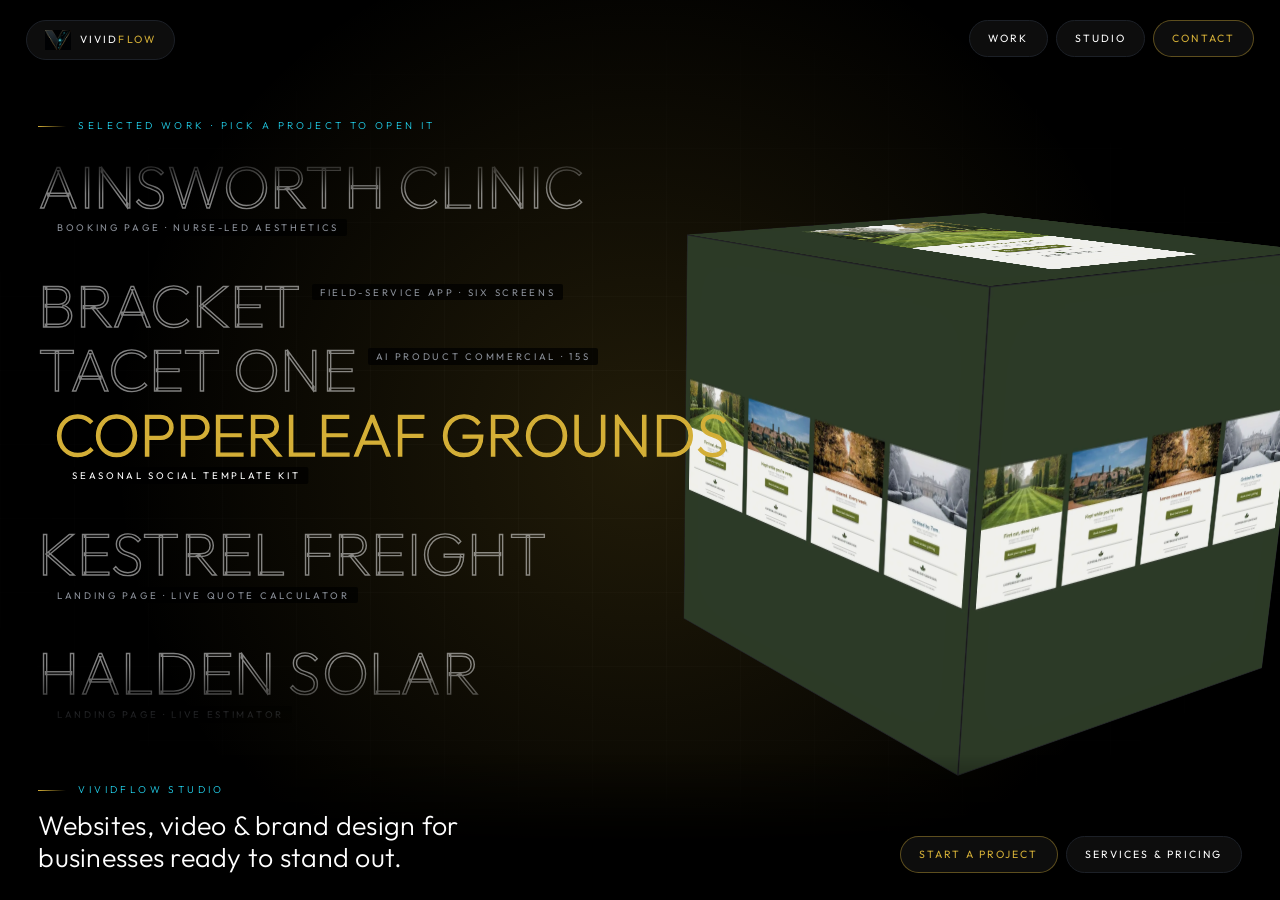
==== commit 74b2dae0: "Square cube assets so each face fills exactly The faces are square and the source frames are not, so" ====
--- a/index.html
+++ b/index.html
@@ -92,7 +92,7 @@
 <!-- ══ VIEW: WORK CASES ═══════════════════════════════════ -->
 <section class="view view--case" id="view-copperleaf" data-view="work" data-slug="copperleaf"
          data-accent="gold"
-         data-faces="assets/img/copperleaf-1.webp,assets/img/copperleaf-2.webp,assets/img/copperleaf-3.webp"
+         data-faces="assets/img/cube/copperleaf-1.webp,assets/img/cube/copperleaf-2.webp,assets/img/cube/copperleaf-3.webp"
          aria-labelledby="t-copperleaf">
   <div class="case">
     <div class="case__media">
@@ -116,7 +116,7 @@
 
 <section class="view view--case" id="view-ainsworth" data-view="work" data-slug="ainsworth"
          data-accent="gold"
-         data-faces="assets/img/ainsworth-1.webp,assets/img/ainsworth-2.webp,assets/img/ainsworth-3.webp"
+         data-faces="assets/img/cube/ainsworth-1.webp,assets/img/cube/ainsworth-2.webp,assets/img/cube/ainsworth-3.webp"
          aria-labelledby="t-ainsworth">
   <div class="case">
     <div class="case__media">
@@ -141,7 +141,7 @@
 
 <section class="view view--case" id="view-bracket" data-view="work" data-slug="bracket"
          data-accent="gold"
-         data-faces="assets/img/bracket-1.webp,assets/img/bracket-2.webp,assets/img/bracket-3.webp"
+         data-faces="assets/img/cube/bracket-1.webp,assets/img/cube/bracket-2.webp,assets/img/cube/bracket-3.webp"
          aria-labelledby="t-bracket">
   <div class="case">
     <div class="case__media">
@@ -166,7 +166,7 @@
 
 <section class="view view--case" id="view-tacet" data-view="work" data-slug="tacet"
          data-accent="gold"
-         data-faces="assets/video/tacet-loop.mp4,assets/img/tacet-1.webp,assets/img/tacet-2.webp,assets/img/tacet-3.webp"
+         data-faces="assets/video/tacet-sq.mp4,assets/img/cube/tacet-1.webp,assets/img/cube/tacet-2.webp,assets/img/cube/tacet-3.webp"
          aria-labelledby="t-tacet">
   <div class="case">
     <div class="case__media">
@@ -190,7 +190,7 @@
 
 <section class="view view--case" id="view-kestrel" data-view="work" data-slug="kestrel"
          data-accent="gold"
-         data-faces="assets/img/kestrel-1.webp,assets/img/kestrel-2.webp,assets/img/kestrel-3.webp"
+         data-faces="assets/img/cube/kestrel-1.webp,assets/img/cube/kestrel-2.webp,assets/img/cube/kestrel-3.webp"
          aria-labelledby="t-kestrel">
   <div class="case">
     <div class="case__media">
@@ -214,7 +214,7 @@
 
 <section class="view view--case" id="view-halden" data-view="work" data-slug="halden"
          data-accent="gold"
-         data-faces="assets/img/halden-1.webp,assets/img/halden-2.webp,assets/img/halden-3.webp"
+         data-faces="assets/img/cube/halden-1.webp,assets/img/cube/halden-2.webp,assets/img/cube/halden-3.webp"
          aria-labelledby="t-halden">
   <div class="case">
     <div class="case__media">
@@ -238,7 +238,7 @@
 
 <section class="view view--case" id="view-lumaskin" data-view="work" data-slug="lumaskin"
          data-accent="cyan"
-         data-faces="assets/video/lumaskin-loop.mp4,assets/img/lumaskin-1.webp,assets/img/lumaskin-2.webp,assets/img/lumaskin-3.webp"
+         data-faces="assets/video/lumaskin-sq.mp4,assets/img/cube/lumaskin-1.webp,assets/img/cube/lumaskin-2.webp,assets/img/cube/lumaskin-3.webp"
          aria-labelledby="t-lumaskin">
   <div class="case">
     <div class="case__media">
@@ -261,7 +261,7 @@
 
 <section class="view view--case" id="view-groundtruth" data-view="work" data-slug="groundtruth"
          data-accent="gold"
-         data-faces="assets/img/groundtruth-1.webp,assets/img/groundtruth-2.webp,assets/img/groundtruth-3.webp,assets/img/groundtruth-4.webp"
+         data-faces="assets/img/cube/groundtruth-1.webp,assets/img/cube/groundtruth-2.webp,assets/img/cube/groundtruth-3.webp,assets/img/cube/groundtruth-4.webp"
          aria-labelledby="t-groundtruth">
   <div class="case">
     <div class="case__media">
@@ -287,7 +287,7 @@
 </section>
 
 <section class="view view--case" id="view-voltage" data-view="work" data-slug="voltage"
-         data-accent="gold" data-faces="assets/img/voltage-energy.webp" aria-labelledby="t-voltage">
+         data-accent="gold" data-faces="assets/img/cube/voltage-energy.webp" aria-labelledby="t-voltage">
   <div class="case">
     <div class="case__media">
       <figure><img src="assets/img/voltage-energy.webp" alt="Voltage energy drink can product render with gold liquid splash on a black background" width="1200" height="675" loading="lazy"></figure>
@@ -304,7 +304,7 @@
 </section>
 
 <section class="view view--case" id="view-veraen" data-view="work" data-slug="veraen" data-accent="cyan"
-         data-faces="assets/img/campaign-1.webp,assets/img/campaign-2.webp,assets/img/campaign-3.webp,assets/img/campaign-4.webp,assets/img/campaign-5.webp"
+         data-faces="assets/img/cube/campaign-1.webp,assets/img/cube/campaign-2.webp,assets/img/cube/campaign-3.webp,assets/img/cube/campaign-4.webp,assets/img/cube/campaign-5.webp"
          aria-labelledby="t-veraen">
   <div class="case">
     <div class="case__media">
--- a/assets/css/style.css
+++ b/assets/css/style.css
@@ -189,12 +189,12 @@
   display:grid; place-items:center;
   backface-visibility:hidden;
 }
-/* Faces are square, the work is not. Fit the whole frame inside the face
-   rather than cropping into it — a cropped screenshot reads as a mistake. */
+/* Every face asset is pre-made square (assets/img/cube, assets/video/*-sq),
+   so it fills its face exactly — no crop, no stretch, no letterbox bars. */
 .cube__face img,
 .cube__face video{
-  width:100%; height:100%; object-fit:contain; object-position:center;
-  background:#07080A; opacity:.94;
+  display:block; width:100%; height:100%; object-fit:cover; object-position:center;
+  opacity:.94;
 }
 
 /* Faces for a project with no imagery yet: typographic, not a fake mockup. */
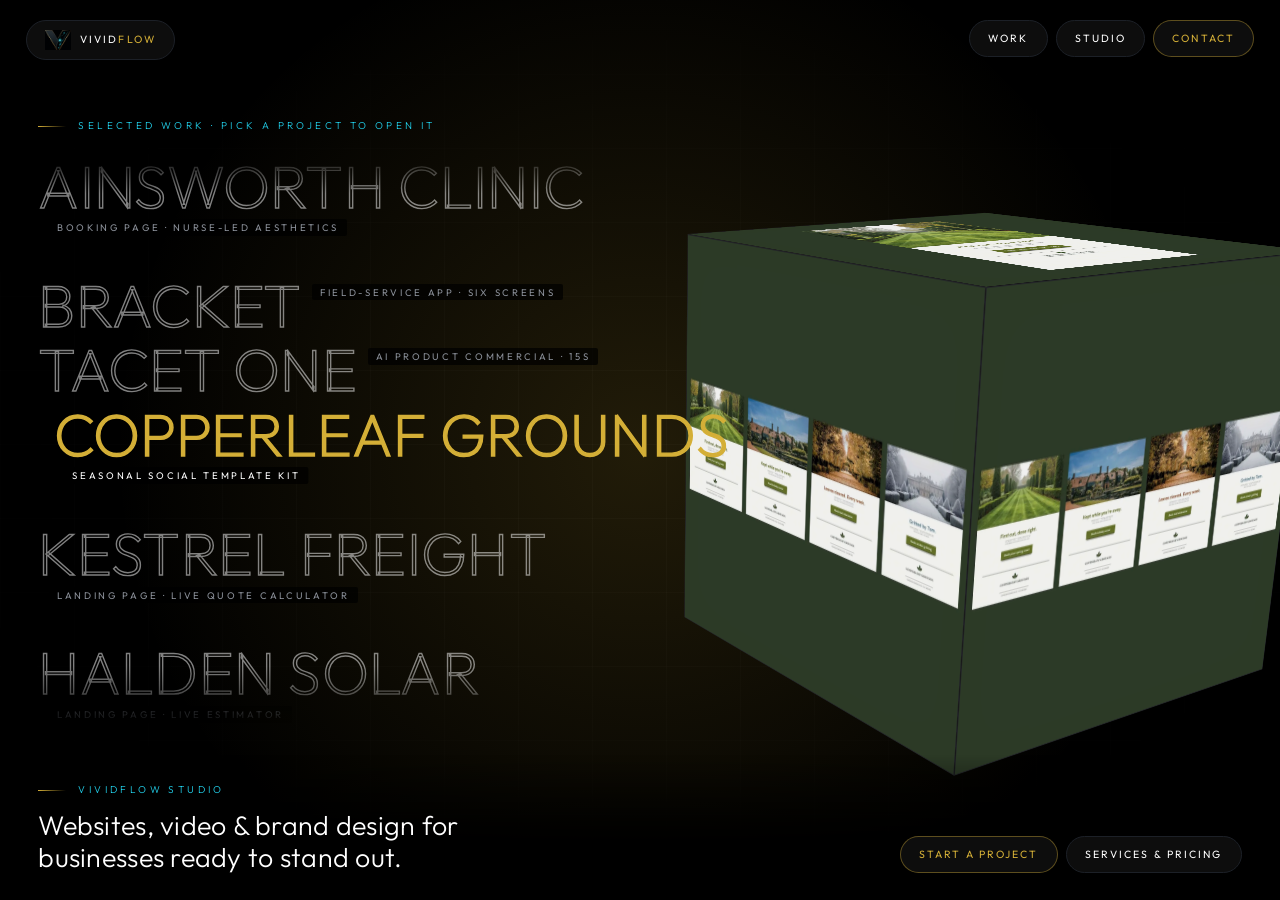
==== commit e3790760: "Better case-page media: real films, readable screens TACET and LumaSkin case pages now lead with the" ====
--- a/index.html
+++ b/index.html
@@ -170,6 +170,9 @@
          aria-labelledby="t-tacet">
   <div class="case">
     <div class="case__media">
+      <figure class="case__film"><video src="assets/video/tacet-case.mp4" poster="assets/img/tacet-poster.webp"
+        controls playsinline preload="none" width="608" height="1080"></video>
+        <figcaption>The 15-second commercial. Sound on — the silence at six seconds is the idea.</figcaption></figure>
       <figure><img src="assets/img/tacet-1.webp" alt="TACET One headphones lit on a black stone plinth &mdash; the reveal shot from the commercial" width="810" height="1440" loading="lazy"></figure>
       <figure><img src="assets/img/tacet-2.webp" alt="TACET One headphones on an oak desk in golden-hour light" width="810" height="1440" loading="lazy"></figure>
       <figure><img src="assets/img/tacet-3.webp" alt="TACET One end card &mdash; the headphones on black beneath the wordmark and the line &ldquo;Silence, made.&rdquo;" width="810" height="1440" loading="lazy"></figure>
@@ -242,6 +245,9 @@
          aria-labelledby="t-lumaskin">
   <div class="case">
     <div class="case__media">
+      <figure class="case__film"><video src="assets/video/lumaskin-case.mp4" poster="assets/img/lumaskin-poster.webp"
+        controls playsinline muted preload="none" width="608" height="1078"></video>
+        <figcaption>The 15-second vertical cut delivered with the campaign.</figcaption></figure>
       <figure><img src="assets/img/lumaskin-1.webp" alt="LumaSkin vitamin C serum static ad" width="900" height="900" loading="lazy"></figure>
       <figure><img src="assets/img/lumaskin-2.webp" alt="LumaSkin vitamin C serum static ad, second angle" width="900" height="900" loading="lazy"></figure>
       <figure><img src="assets/img/lumaskin-3.webp" alt="LumaSkin carousel card one" width="900" height="900" loading="lazy"></figure>
--- a/assets/css/style.css
+++ b/assets/css/style.css
@@ -396,3 +396,12 @@
   .index__row a:hover,.index__row a:focus-visible,.index__row a.is-active{ transform:none; }
   .card:hover{ transform:none; }
 }
+
+/* A case that has a film leads with it: the player sits in the media column
+   at the film's own shape, never stretched to match the stills beside it. */
+.case__film{ margin:0; border:1px solid var(--line); background:#000; }
+.case__film video{ display:block; width:100%; height:auto; max-height:78svh; object-fit:contain; background:#000; }
+.case__film figcaption{
+  font-size:11px; letter-spacing:.14em; text-transform:uppercase; color:var(--dim);
+  padding:10px 12px; border-top:1px solid var(--line); background:var(--chr);
+}
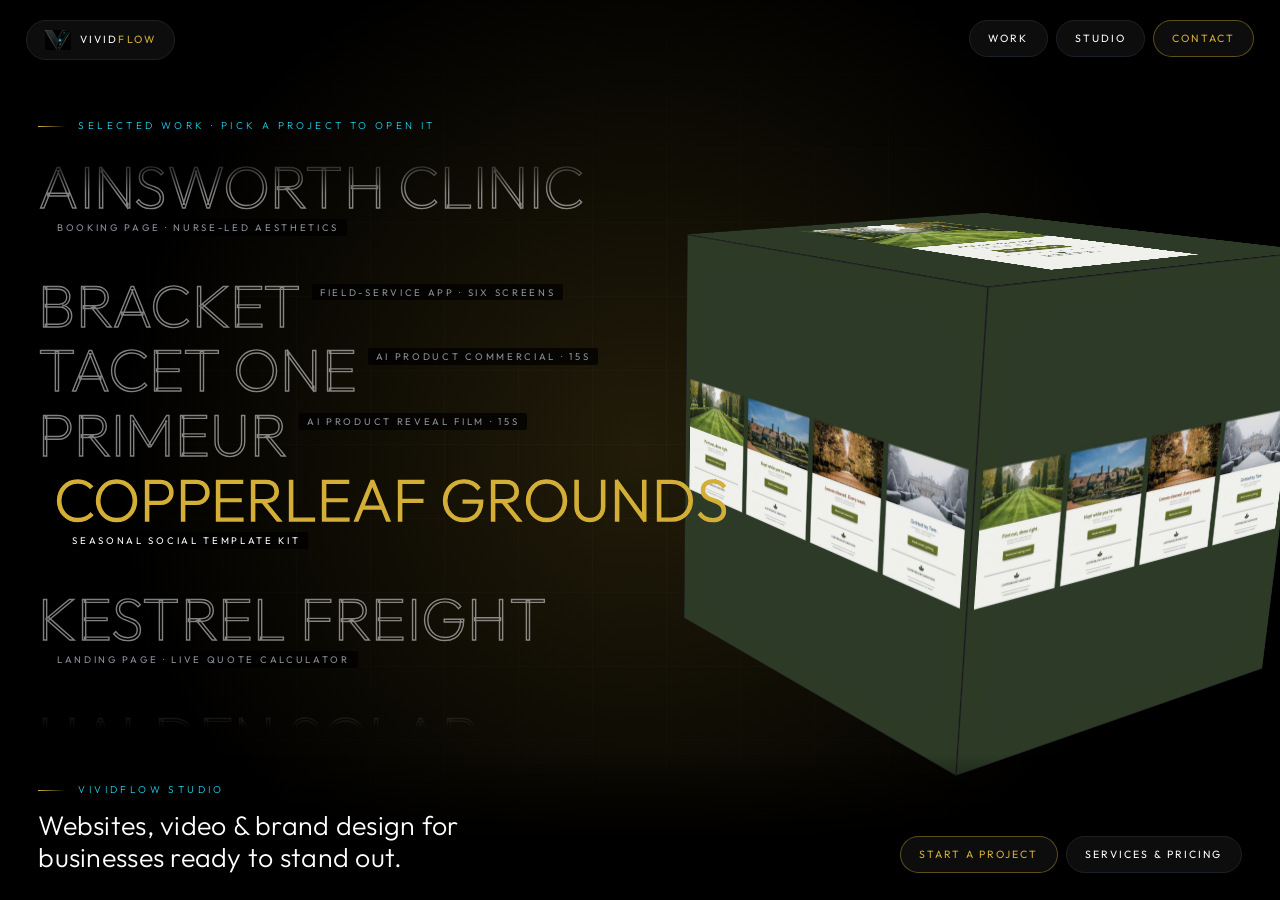
==== commit f61733d8: "Add PRIMEUR case: reveal film, cube loop and stills Remove push-site.bat (local helper, not part of " ====
--- a/index.html
+++ b/index.html
@@ -65,6 +65,7 @@
         <li class="index__row"><a href="#/work/ainsworth" data-project="ainsworth" data-nav>Ainsworth Clinic<small>Booking page &middot; nurse-led aesthetics</small></a></li>
         <li class="index__row"><a href="#/work/bracket" data-project="bracket" data-nav>Bracket<small>Field-service app &middot; six screens</small></a></li>
         <li class="index__row"><a href="#/work/tacet" data-project="tacet" data-nav>TACET One<small>AI product commercial &middot; 15s</small></a></li>
+        <li class="index__row"><a href="#/work/primeur" data-project="primeur" data-nav>PRIMEUR<small>AI product reveal film &middot; 15s</small></a></li>
         <li class="index__row"><a href="#/work/copperleaf" data-project="copperleaf" data-nav>Copperleaf Grounds<small>Seasonal social template kit</small></a></li>
         <li class="index__row"><a href="#/work/kestrel" data-project="kestrel" data-nav>Kestrel Freight<small>Landing page &middot; live quote calculator</small></a></li>
         <li class="index__row"><a href="#/work/halden" data-project="halden" data-nav>Halden Solar<small>Landing page &middot; live estimator</small></a></li>
@@ -187,6 +188,33 @@
       <div class="fld"><p class="lbl">Keeping the product exact</p><p>One locked product reference drives every shot. The design was chosen for what the tools hold: matte finishes, because gloss drifts between frames, and no printed text on the product, because the wordmark belongs in post. Camera moves stay slow &mdash; pushes and a 20&deg; orbit &mdash; and every clip was checked frame by frame for warping.</p></div>
       <div class="fld"><p class="lbl">Deliverables</p><p>15s in 9:16 and 1:1, original sound design, voiceover, four hero stills</p></div>
       <div class="fld"><p class="lbl">Made with</p><p>ChatGPT Images, Kling image-to-video, ElevenLabs, edit and sound design in post</p></div>
+    </div>
+  </div>
+</section>
+
+<section class="view view--case" id="view-primeur" data-view="work" data-slug="primeur"
+         data-accent="gold"
+         data-faces="assets/video/primeur-sq.mp4,assets/img/cube/primeur-1.webp,assets/img/cube/primeur-2.webp,assets/img/cube/primeur-3.webp"
+         aria-labelledby="t-primeur">
+  <div class="case">
+    <div class="case__media">
+      <figure class="case__film"><video src="assets/video/primeur-case.mp4" poster="assets/img/primeur-poster.webp"
+        controls playsinline preload="none" width="608" height="1080"></video>
+        <figcaption>The 15-second reveal film. Sound on &mdash; every case opens with its own click.</figcaption></figure>
+      <figure><img src="assets/img/primeur-1.webp" alt="PRIMEUR strawberry case opened to show the First Pick lipstick in a brushed-gold collar" width="810" height="1440" loading="lazy"></figure>
+      <figure><img src="assets/img/primeur-2.webp" alt="PRIMEUR fig case opened to show the Bloom lipstick" width="810" height="1440" loading="lazy"></figure>
+      <figure><img src="assets/img/primeur-3.webp" alt="PRIMEUR pomegranate case opened to show the Aril lipstick" width="810" height="1440" loading="lazy"></figure>
+    </div>
+    <div class="case__info">
+      <h2 class="case__title" id="t-primeur">PRIMEUR</h2>
+      <p class="case__kind">[2026] Concept / AI product reveal film</p>
+
+      <div class="fld"><p class="lbl">Discipline</p><p>Product &amp; packaging concept, AI video production, sound design</p></div>
+      <div class="fld"><p class="lbl">Status</p><p>Concept brand &mdash; the product does not exist and nothing is for sale</p></div>
+      <div class="fld"><p class="lbl">About</p><p>The Fresh-Pick Collection: five lipsticks whose cases look exactly like real fruit &mdash; strawberry, peach, fig, passion fruit and pomegranate &mdash; each opened the way you would open that fruit. Mechanical reveals are where AI video usually fails: lids morph, parts melt, objects multiply. This film has five of them in fifteen seconds.</p></div>
+      <div class="fld"><p class="lbl">Keeping the product exact</p><p>Every frame was locked before any video. Each fruit got a closed start frame and an opened end frame from the same camera, checked until the backgrounds matched to the pixel, and Kling was given both ends of every shot as one continuous take with a fixed camera. All five clips passed on the first take. Captions, the end card and the sound were built in post.</p></div>
+      <div class="fld"><p class="lbl">Deliverables</p><p>15s in 9:16 and 1:1, ten product stills, a lineup, a display key visual and a mechanism sheet</p></div>
+      <div class="fld"><p class="lbl">Made with</p><p>ChatGPT Images, Kling image-to-video (start + end frame), ElevenLabs sound effects, edit in post</p></div>
     </div>
   </div>
 </section>
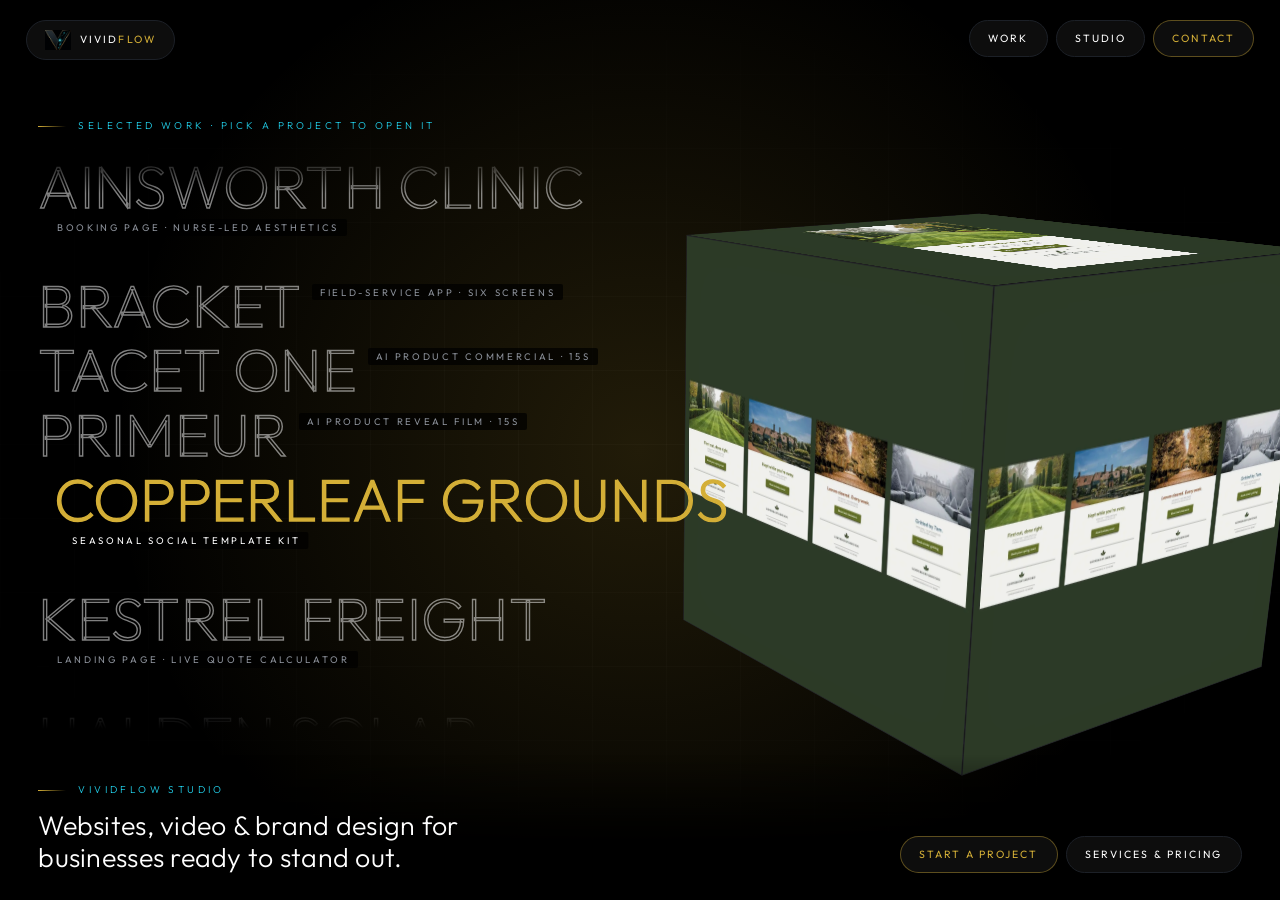
==== commit 9d493a98: "Add PRIMEUR UGC ad to the PRIMEUR case Co-Authored-By: Claude Opus 5.5 <noreply@anthropic.com>" ====
--- a/index.html
+++ b/index.html
@@ -201,6 +201,9 @@
       <figure class="case__film"><video src="assets/video/primeur-case.mp4" poster="assets/img/primeur-poster.webp"
         controls playsinline preload="none" width="608" height="1080"></video>
         <figcaption>The 15-second reveal film. Sound on &mdash; every case opens with its own click.</figcaption></figure>
+      <figure class="case__film"><video src="assets/video/primeur-ugc.mp4" poster="assets/img/primeur-ugc-poster.webp"
+        controls playsinline preload="none" width="608" height="1080"></video>
+        <figcaption>The 15-second UGC-style ad from the same product designs. The creator is AI-generated.</figcaption></figure>
       <figure><img src="assets/img/primeur-1.webp" alt="PRIMEUR strawberry case opened to show the First Pick lipstick in a brushed-gold collar" width="810" height="1440" loading="lazy"></figure>
       <figure><img src="assets/img/primeur-2.webp" alt="PRIMEUR fig case opened to show the Bloom lipstick" width="810" height="1440" loading="lazy"></figure>
       <figure><img src="assets/img/primeur-3.webp" alt="PRIMEUR pomegranate case opened to show the Aril lipstick" width="810" height="1440" loading="lazy"></figure>
@@ -213,8 +216,9 @@
       <div class="fld"><p class="lbl">Status</p><p>Concept brand &mdash; the product does not exist and nothing is for sale</p></div>
       <div class="fld"><p class="lbl">About</p><p>The Fresh-Pick Collection: five lipsticks whose cases look exactly like real fruit &mdash; strawberry, peach, fig, passion fruit and pomegranate &mdash; each opened the way you would open that fruit. Mechanical reveals are where AI video usually fails: lids morph, parts melt, objects multiply. This film has five of them in fifteen seconds.</p></div>
       <div class="fld"><p class="lbl">Keeping the product exact</p><p>Every frame was locked before any video. Each fruit got a closed start frame and an opened end frame from the same camera, checked until the backgrounds matched to the pixel, and Kling was given both ends of every shot as one continuous take with a fixed camera. All five clips passed on the first take. Captions, the end card and the sound were built in post.</p></div>
-      <div class="fld"><p class="lbl">Deliverables</p><p>15s in 9:16 and 1:1, ten product stills, a lineup, a display key visual and a mechanism sheet</p></div>
-      <div class="fld"><p class="lbl">Made with</p><p>ChatGPT Images, Kling image-to-video (start + end frame), ElevenLabs sound effects, edit in post</p></div>
+      <div class="fld"><p class="lbl">The UGC cut</p><p>A second 15-second ad, creator-style: she shows the strawberry case, opens it, swatches the peach shade and signs off, with voiceover and bold captions. One locked creator reference keeps her the same person in every shot, and every product shot uses the designs from the film, so the ad and the film sell the same product. She shows and reacts but makes no product claims. The creator is AI-generated and the brand is a concept.</p></div>
+      <div class="fld"><p class="lbl">Deliverables</p><p>Reveal film in 9:16 and 1:1, a 15s UGC-style ad in 9:16, ten product stills, a lineup, a display key visual and a mechanism sheet</p></div>
+      <div class="fld"><p class="lbl">Made with</p><p>ChatGPT Images, Kling image-to-video (start + end frame), ElevenLabs voice and sound effects, edit in post</p></div>
     </div>
   </div>
 </section>
